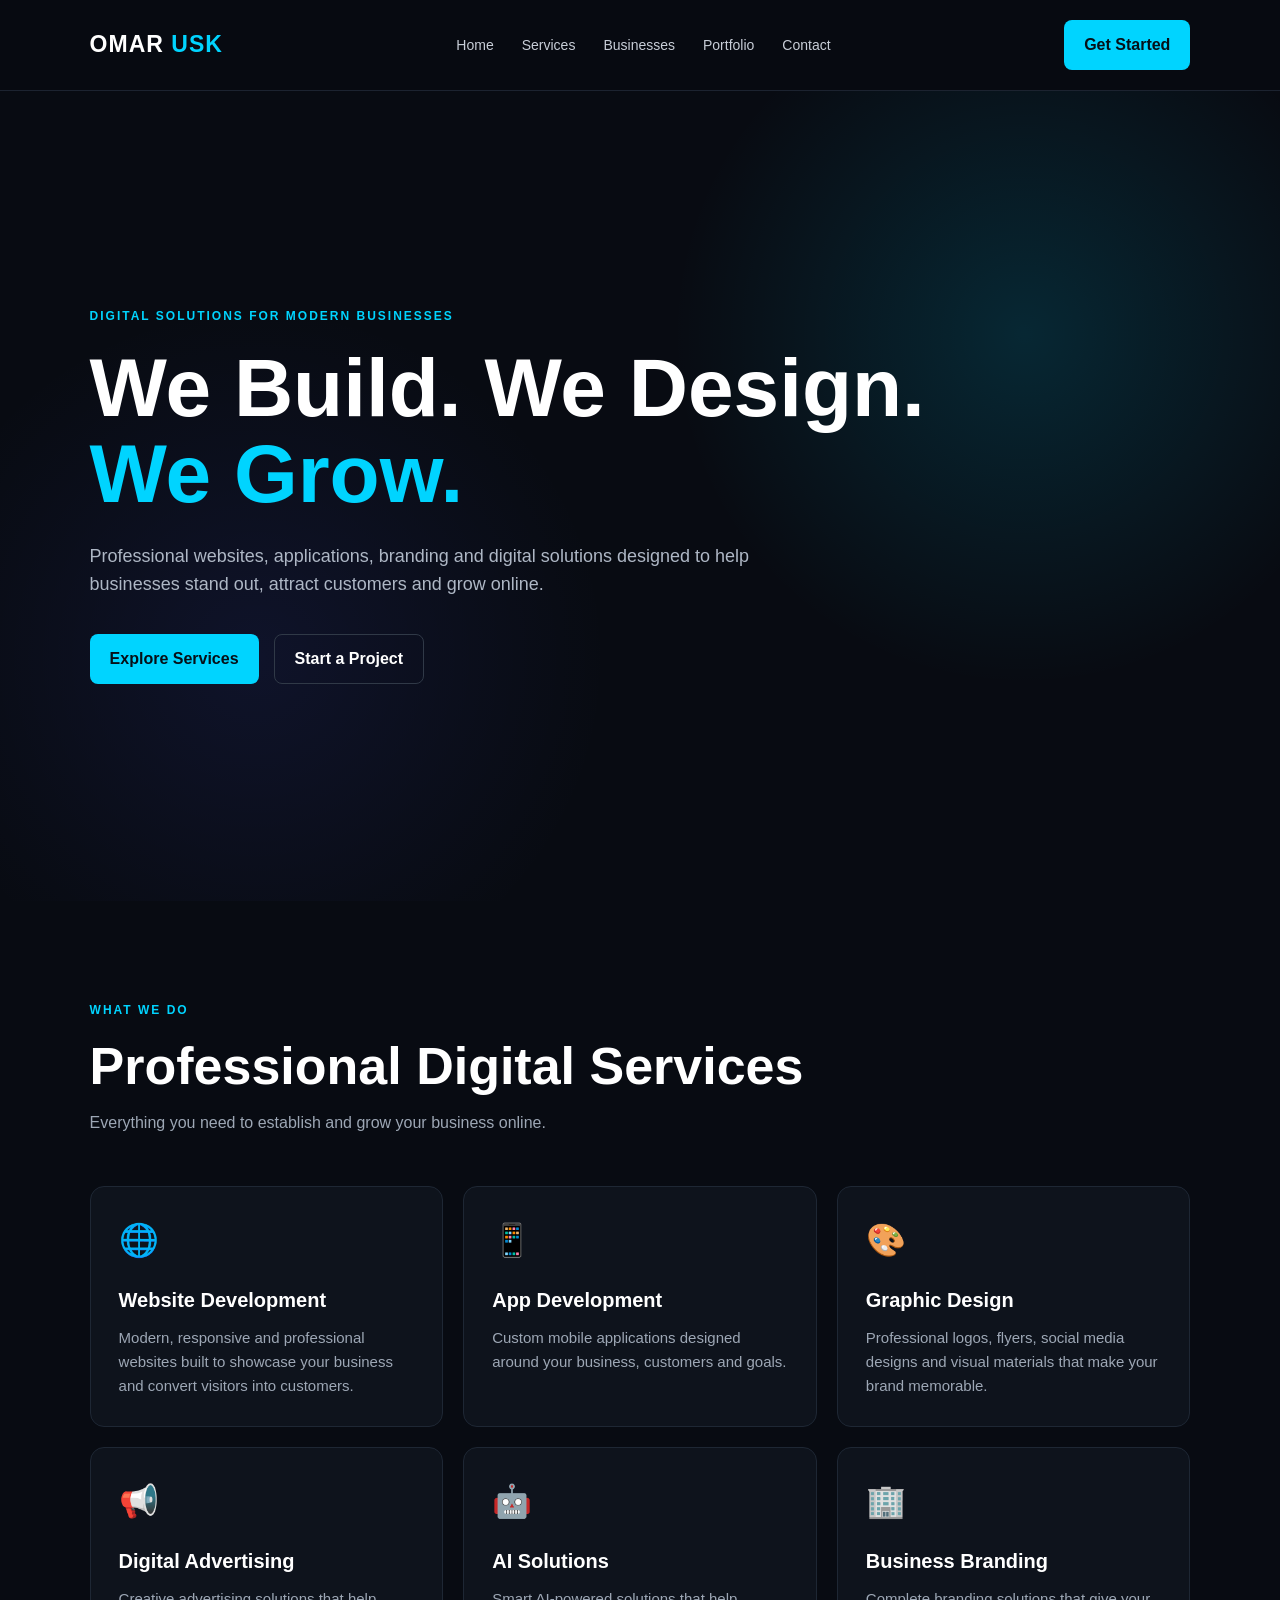
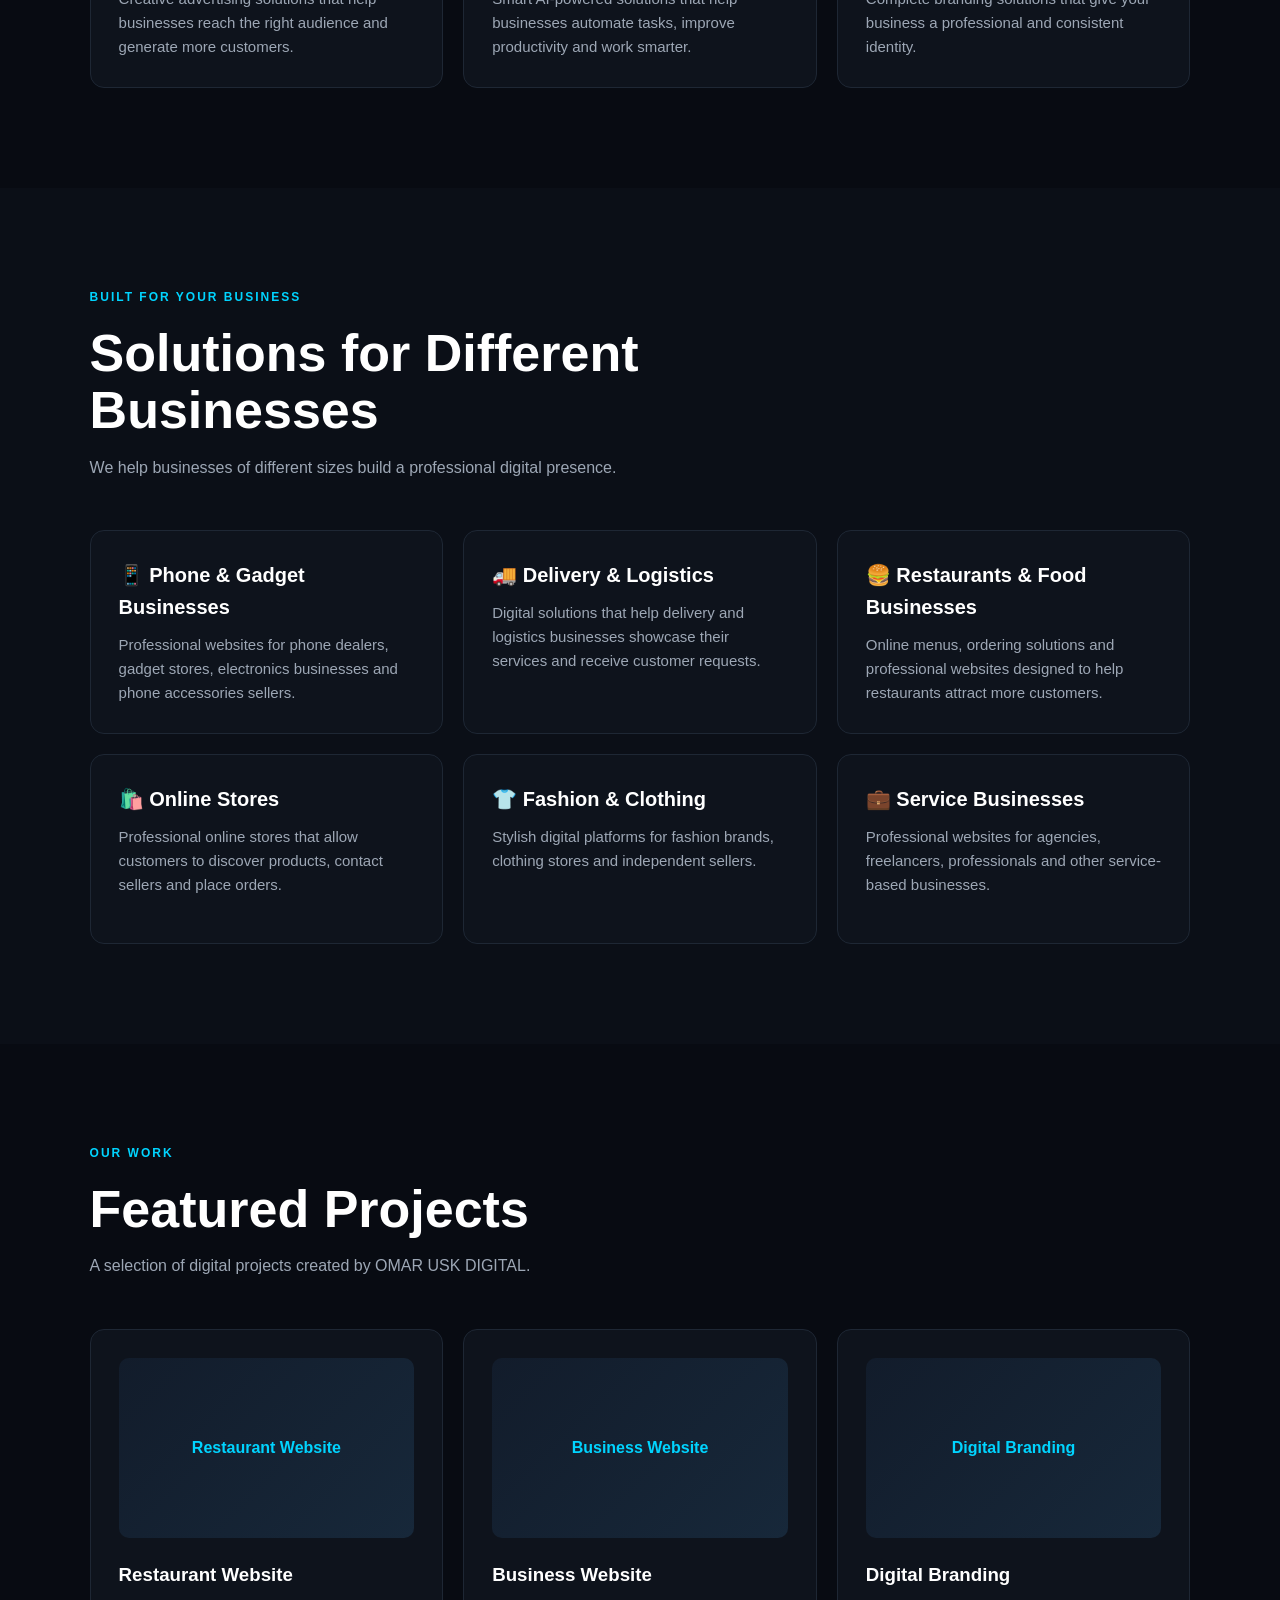
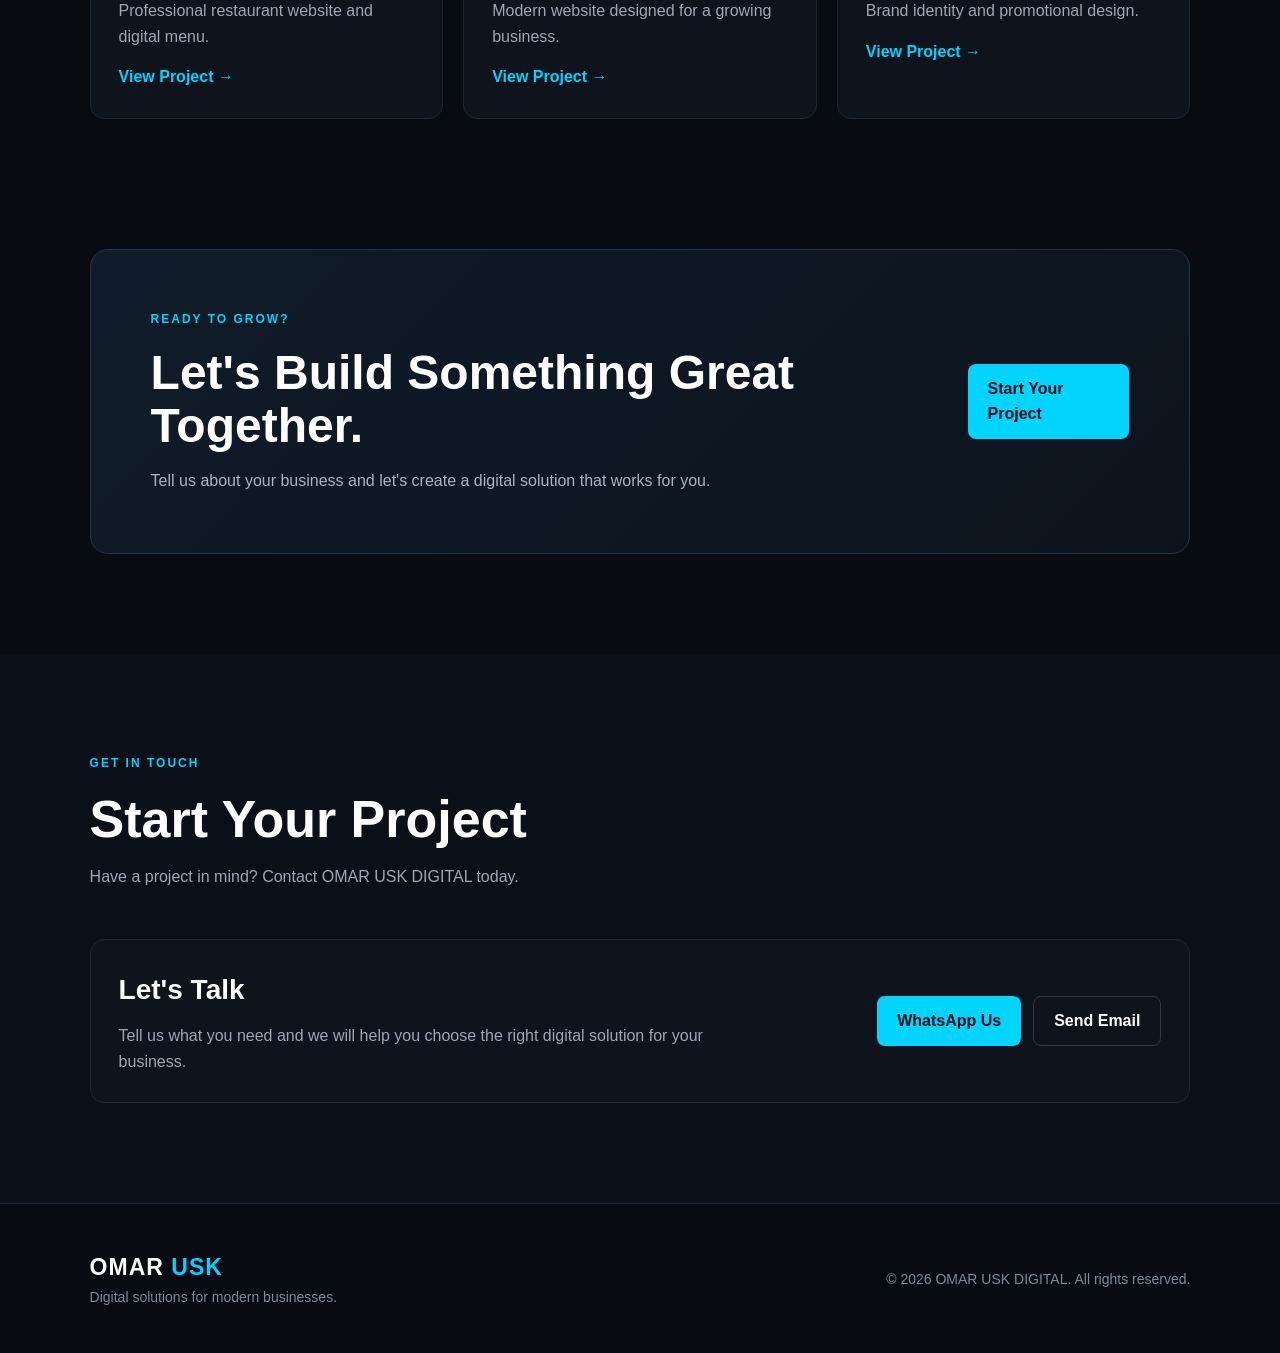
==== index.html @ 774d7029 "Create OMAR USK DIGITAL website" ====
<!DOCTYPE html>
<html lang="en">
<head>
  <meta charset="UTF-8">
  <meta name="viewport" content="width=device-width, initial-scale=1.0">
  <meta name="description" content="OMAR USK DIGITAL - Professional websites, apps, branding, digital advertising and business solutions.">
  <title>OMAR USK DIGITAL | Digital Solutions</title>
  <link rel="stylesheet" href="style.css">
</head>

<body>

  <header>
    <nav class="navbar">
      <a href="#" class="logo">OMAR <span>USK</span></a>

      <div class="nav-links">
        <a href="#home">Home</a>
        <a href="#services">Services</a>
        <a href="#businesses">Businesses</a>
        <a href="#portfolio">Portfolio</a>
        <a href="#contact">Contact</a>
      </div>

      <a href="#contact" class="nav-button">Get Started</a>
    </nav>
  </header>

  <main>

    <section id="home" class="hero">
      <div class="hero-content">
        <p class="eyebrow">DIGITAL SOLUTIONS FOR MODERN BUSINESSES</p>

        <h1>We Build. We Design. <span>We Grow.</span></h1>

        <p class="hero-text">
          Professional websites, applications, branding and digital solutions
          designed to help businesses stand out, attract customers and grow online.
        </p>

        <div class="hero-buttons">
          <a href="#services" class="primary-button">Explore Services</a>
          <a href="#contact" class="secondary-button">Start a Project</a>
        </div>
      </div>
    </section>

    <section id="services" class="section">
      <div class="section-heading">
        <p class="eyebrow">WHAT WE DO</p>
        <h2>Professional Digital Services</h2>
        <p>
          Everything you need to establish and grow your business online.
        </p>
      </div>

      <div class="cards">

        <article class="card">
          <div class="icon">🌐</div>
          <h3>Website Development</h3>
          <p>
            Modern, responsive and professional websites built to showcase
            your business and convert visitors into customers.
          </p>
        </article>

        <article class="card">
          <div class="icon">📱</div>
          <h3>App Development</h3>
          <p>
            Custom mobile applications designed around your business,
            customers and goals.
          </p>
        </article>

        <article class="card">
          <div class="icon">🎨</div>
          <h3>Graphic Design</h3>
          <p>
            Professional logos, flyers, social media designs and visual
            materials that make your brand memorable.
          </p>
        </article>

        <article class="card">
          <div class="icon">📢</div>
          <h3>Digital Advertising</h3>
          <p>
            Creative advertising solutions that help businesses reach the
            right audience and generate more customers.
          </p>
        </article>

        <article class="card">
          <div class="icon">🤖</div>
          <h3>AI Solutions</h3>
          <p>
            Smart AI-powered solutions that help businesses automate tasks,
            improve productivity and work smarter.
          </p>
        </article>

        <article class="card">
          <div class="icon">🏢</div>
          <h3>Business Branding</h3>
          <p>
            Complete branding solutions that give your business a professional
            and consistent identity.
          </p>
        </article>

      </div>
    </section>

    <section id="businesses" class="section businesses">
      <div class="section-heading">
        <p class="eyebrow">BUILT FOR YOUR BUSINESS</p>
        <h2>Solutions for Different Businesses</h2>
        <p>
          We help businesses of different sizes build a professional digital presence.
        </p>
      </div>

      <div class="business-grid">

        <article class="business-card">
          <h3>📱 Phone & Gadget Businesses</h3>
          <p>
            Professional websites for phone dealers, gadget stores, electronics
            businesses and phone accessories sellers.
          </p>
        </article>

        <article class="business-card">
          <h3>🚚 Delivery & Logistics</h3>
          <p>
            Digital solutions that help delivery and logistics businesses
            showcase their services and receive customer requests.
          </p>
        </article>

        <article class="business-card">
          <h3>🍔 Restaurants & Food Businesses</h3>
          <p>
            Online menus, ordering solutions and professional websites designed
            to help restaurants attract more customers.
          </p>
        </article>

        <article class="business-card">
          <h3>🛍️ Online Stores</h3>
          <p>
            Professional online stores that allow customers to discover
            products, contact sellers and place orders.
          </p>
        </article>

        <article class="business-card">
          <h3>👕 Fashion & Clothing</h3>
          <p>
            Stylish digital platforms for fashion brands, clothing stores and
            independent sellers.
          </p>
        </article>

        <article class="business-card">
          <h3>💼 Service Businesses</h3>
          <p>
            Professional websites for agencies, freelancers, professionals
            and other service-based businesses.
          </p>
        </article>

      </div>
    </section>

    <section id="portfolio" class="section">
      <div class="section-heading">
        <p class="eyebrow">OUR WORK</p>
        <h2>Featured Projects</h2>
        <p>
          A selection of digital projects created by OMAR USK DIGITAL.
        </p>
      </div>

      <div class="portfolio-grid">
        <div class="portfolio-card">
          <div class="portfolio-image">Restaurant Website</div>
          <div class="portfolio-info">
            <h3>Restaurant Website</h3>
            <p>Professional restaurant website and digital menu.</p>
            <a href="#">View Project →</a>
          </div>
        </div>

        <div class="portfolio-card">
          <div class="portfolio-image">Business Website</div>
          <div class="portfolio-info">
            <h3>Business Website</h3>
            <p>Modern website designed for a growing business.</p>
            <a href="#">View Project →</a>
          </div>
        </div>

        <div class="portfolio-card">
          <div class="portfolio-image">Digital Branding</div>
          <div class="portfolio-info">
            <h3>Digital Branding</h3>
            <p>Brand identity and promotional design.</p>
            <a href="#">View Project →</a>
          </div>
        </div>
      </div>
    </section>

    <section class="cta">
      <div>
        <p class="eyebrow">READY TO GROW?</p>
        <h2>Let's Build Something Great Together.</h2>
        <p>
          Tell us about your business and let's create a digital solution
          that works for you.
        </p>
      </div>

      <a href="#contact" class="primary-button">Start Your Project</a>
    </section>

    <section id="contact" class="section contact">
      <div class="section-heading">
        <p class="eyebrow">GET IN TOUCH</p>
        <h2>Start Your Project</h2>
        <p>
          Have a project in mind? Contact OMAR USK DIGITAL today.
        </p>
      </div>

      <div class="contact-box">
        <div>
          <h3>Let's Talk</h3>
          <p>
            Tell us what you need and we will help you choose the right
            digital solution for your business.
          </p>
        </div>

        <div class="contact-actions">
          <a href="https://wa.me/" class="primary-button">WhatsApp Us</a>
          <a href="mailto:" class="secondary-button">Send Email</a>
        </div>
      </div>
    </section>

  </main>

  <footer>
    <div class="footer-content">
      <div>
        <a href="#" class="logo">OMAR <span>USK</span></a>
        <p>Digital solutions for modern businesses.</p>
      </div>

      <p>© 2026 OMAR USK DIGITAL. All rights reserved.</p>
    </div>
  </footer>

  <script src="script.js"></script>
</body>
</html>
---- style.css ----
* {
  margin: 0;
  padding: 0;
  box-sizing: border-box;
}

html {
  scroll-behavior: smooth;
}

body {
  font-family: Arial, Helvetica, sans-serif;
  background: #080b12;
  color: #ffffff;
  line-height: 1.6;
}

a {
  color: inherit;
  text-decoration: none;
}

.navbar {
  width: 100%;
  padding: 20px 7%;
  display: flex;
  align-items: center;
  justify-content: space-between;
  position: sticky;
  top: 0;
  z-index: 1000;
  background: rgba(8, 11, 18, 0.94);
  backdrop-filter: blur(15px);
  border-bottom: 1px solid #1c2330;
}

.logo {
  font-size: 23px;
  font-weight: 800;
  letter-spacing: 1px;
}

.logo span {
  color: #00d4ff;
}

.nav-links {
  display: flex;
  gap: 28px;
}

.nav-links a {
  color: #c8ced8;
  font-size: 14px;
  transition: 0.3s;
}

.nav-links a:hover {
  color: #00d4ff;
}

.nav-button,
.primary-button {
  background: #00d4ff;
  color: #061018;
  padding: 12px 20px;
  border-radius: 8px;
  font-weight: 700;
  display: inline-block;
  transition: 0.3s;
}

.nav-button:hover,
.primary-button:hover {
  transform: translateY(-2px);
  opacity: 0.9;
}

.secondary-button {
  padding: 11px 20px;
  border: 1px solid #303947;
  border-radius: 8px;
  display: inline-block;
  font-weight: 600;
  transition: 0.3s;
}

.secondary-button:hover {
  border-color: #00d4ff;
  color: #00d4ff;
}

.hero {
  min-height: 90vh;
  display: flex;
  align-items: center;
  padding: 80px 7%;
  background:
    radial-gradient(circle at 80% 30%, rgba(0, 212, 255, 0.14), transparent 30%),
    radial-gradient(circle at 20% 70%, rgba(78, 91, 255, 0.10), transparent 30%);
}

.hero-content {
  max-width: 850px;
}

.eyebrow {
  color: #00d4ff;
  font-size: 12px;
  font-weight: 800;
  letter-spacing: 2px;
  margin-bottom: 18px;
}

.hero h1 {
  font-size: clamp(45px, 7vw, 82px);
  line-height: 1.05;
  margin-bottom: 25px;
}

.hero h1 span {
  color: #00d4ff;
}

.hero-text {
  max-width: 700px;
  color: #aeb7c5;
  font-size: 18px;
  margin-bottom: 35px;
}

.hero-buttons {
  display: flex;
  gap: 15px;
  flex-wrap: wrap;
}

.section {
  padding: 100px 7%;
}

.section-heading {
  max-width: 720px;
  margin-bottom: 50px;
}

.section-heading h2 {
  font-size: clamp(32px, 5vw, 52px);
  line-height: 1.1;
  margin-bottom: 15px;
}

.section-heading p:not(.eyebrow) {
  color: #9da7b5;
}

.cards,
.business-grid,
.portfolio-grid {
  display: grid;
  grid-template-columns: repeat(3, 1fr);
  gap: 20px;
}

.card,
.business-card,
.portfolio-card,
.contact-box {
  background: #0e131c;
  border: 1px solid #1e2734;
  border-radius: 14px;
  padding: 28px;
  transition: 0.3s;
}

.card:hover,
.business-card:hover,
.portfolio-card:hover {
  transform: translateY(-5px);
  border-color: #00d4ff;
}

.icon {
  font-size: 32px;
  margin-bottom: 18px;
}

.card h3,
.business-card h3 {
  margin-bottom: 10px;
  font-size: 20px;
}

.card p,
.business-card p {
  color: #9da7b5;
  font-size: 15px;
}

.businesses {
  background: #0b0f17;
}

.business-card {
  min-height: 190px;
}

.portfolio-image {
  height: 180px;
  background: linear-gradient(135deg, #121c2b, #17283a);
  border-radius: 10px;
  display: flex;
  align-items: center;
  justify-content: center;
  color: #00d4ff;
  font-weight: 700;
  margin-bottom: 22px;
}

.portfolio-info h3 {
  margin-bottom: 8px;
}

.portfolio-info p {
  color: #9da7b5;
  margin-bottom: 15px;
}

.portfolio-info a {
  color: #00d4ff;
  font-weight: 700;
}

.cta {
  margin: 30px 7% 100px;
  padding: 60px;
  border-radius: 18px;
  background: linear-gradient(135deg, #101c29, #0c131d);
  border: 1px solid #263544;
  display: flex;
  justify-content: space-between;
  align-items: center;
  gap: 30px;
}

.cta h2 {
  font-size: clamp(30px, 4vw, 48px);
  line-height: 1.1;
  margin-bottom: 15px;
}

.cta p:not(.eyebrow) {
  color: #aab4c1;
  max-width: 650px;
}

.contact {
  background: #0b0f17;
}

.contact-box {
  display: flex;
  justify-content: space-between;
  align-items: center;
  gap: 30px;
}

.contact-box h3 {
  font-size: 28px;
  margin-bottom: 10px;
}

.contact-box p {
  color: #9da7b5;
  max-width: 600px;
}

.contact-actions {
  display: flex;
  gap: 12px;
  flex-wrap: wrap;
}

footer {
  padding: 45px 7%;
  border-top: 1px solid #1c2330;
  background: #070a10;
}

.footer-content {
  display: flex;
  justify-content: space-between;
  align-items: center;
  gap: 20px;
}

footer p {
  color: #7f8998;
  font-size: 14px;
}

@media (max-width: 900px) {
  .nav-links {
    display: none;
  }

  .cards,
  .business-grid,
  .portfolio-grid {
    grid-template-columns: repeat(2, 1fr);
  }

  .cta,
  .contact-box,
  .footer-content {
    flex-direction: column;
    align-items: flex-start;
  }
}

@media (max-width: 600px) {
  .navbar {
    padding: 17px 5%;
  }

  .nav-button {
    padding: 9px 14px;
    font-size: 13px;
  }

  .hero,
  .section {
    padding-left: 5%;
    padding-right: 5%;
  }

  .hero {
    min-height: 80vh;
  }

  .hero h1 {
    font-size: 45px;
  }

  .cards,
  .business-grid,
  .portfolio-grid {
    grid-template-columns: 1fr;
  }

  .cta {
    margin-left: 5%;
    margin-right: 5%;
    padding: 35px 25px;
  }
}
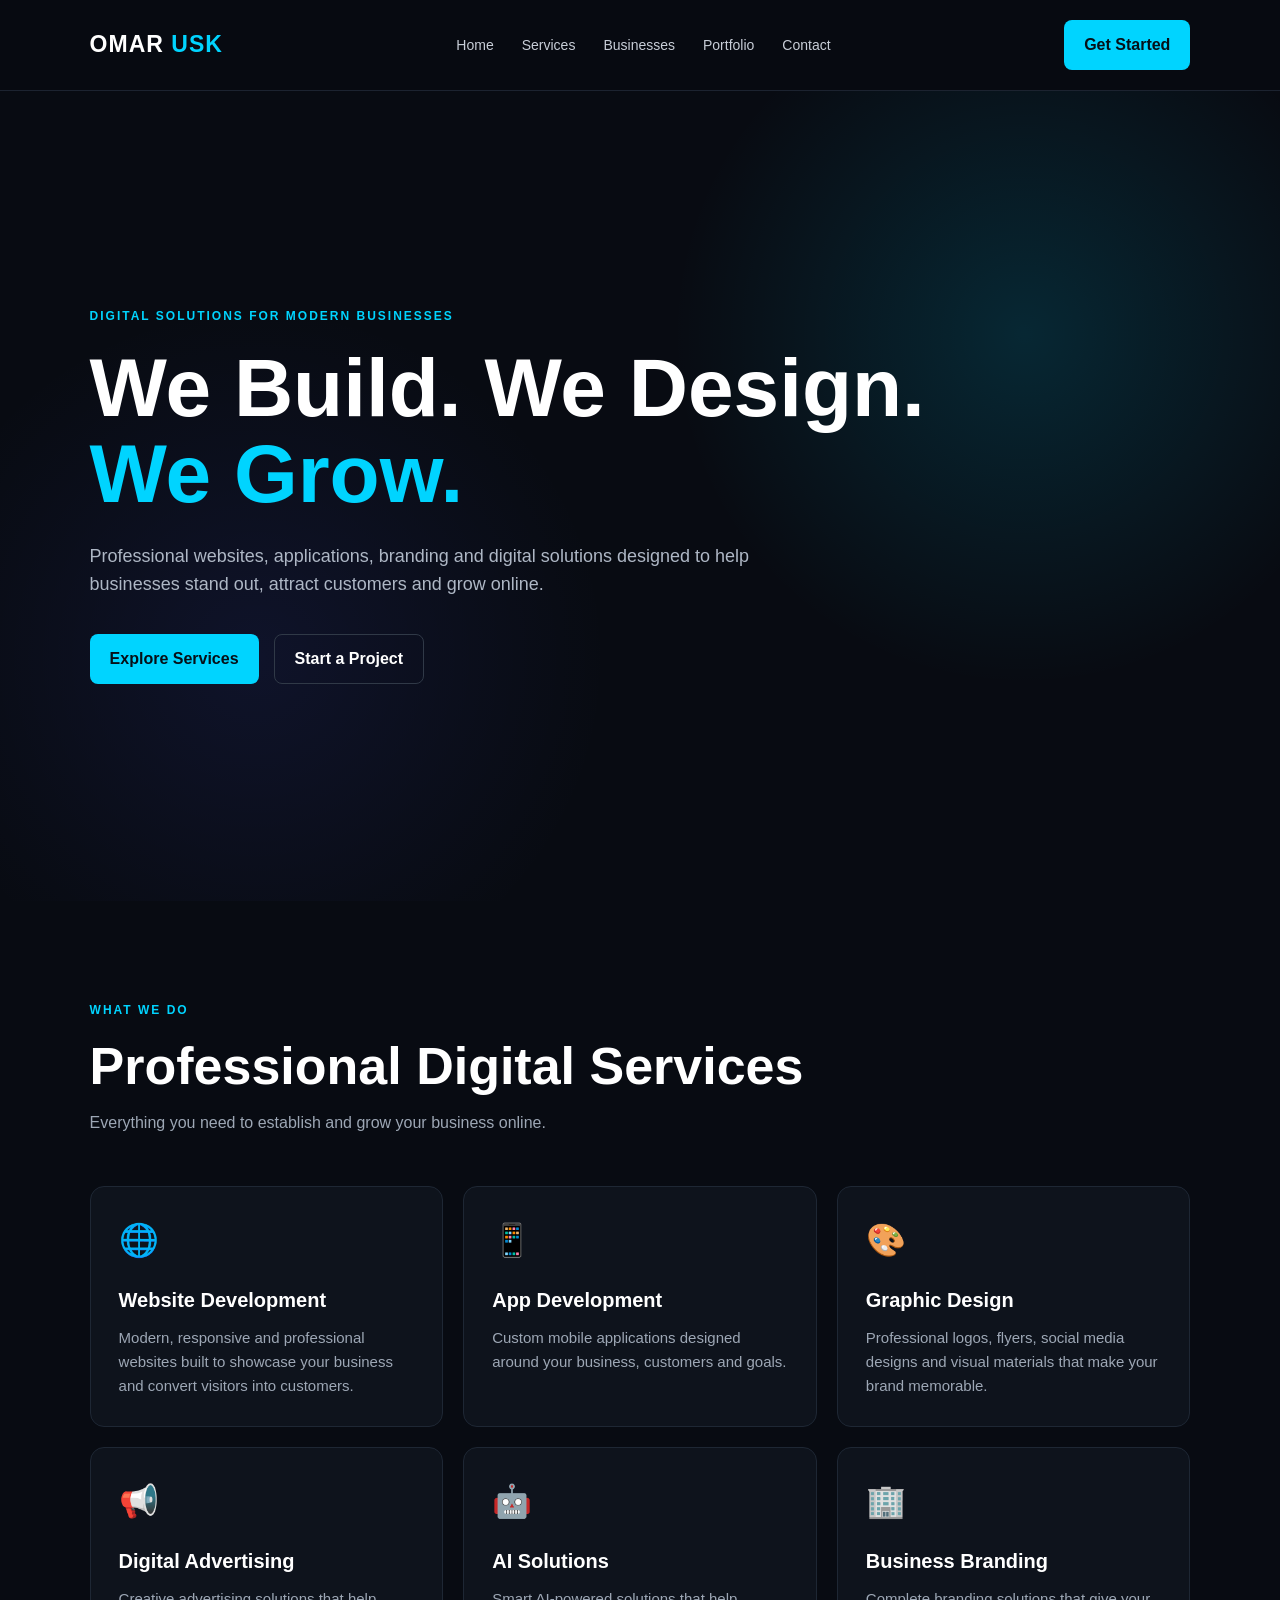
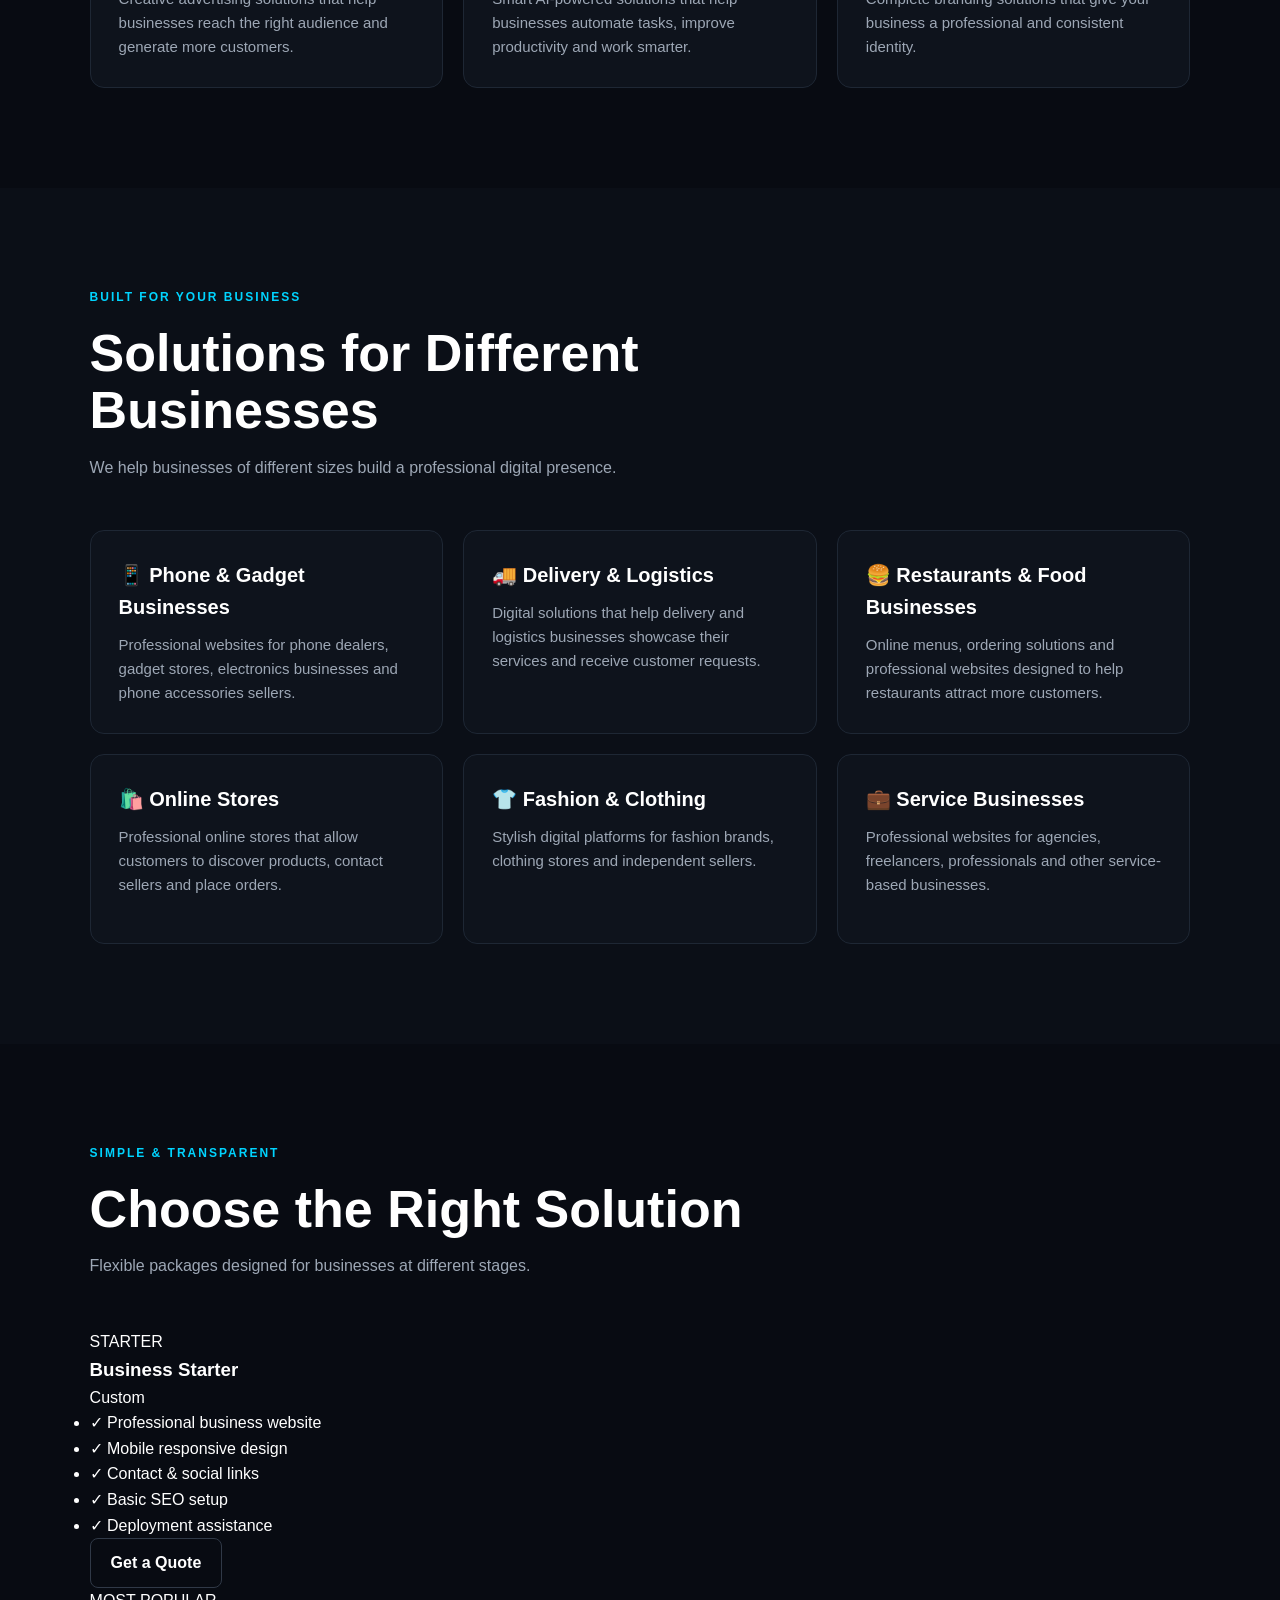
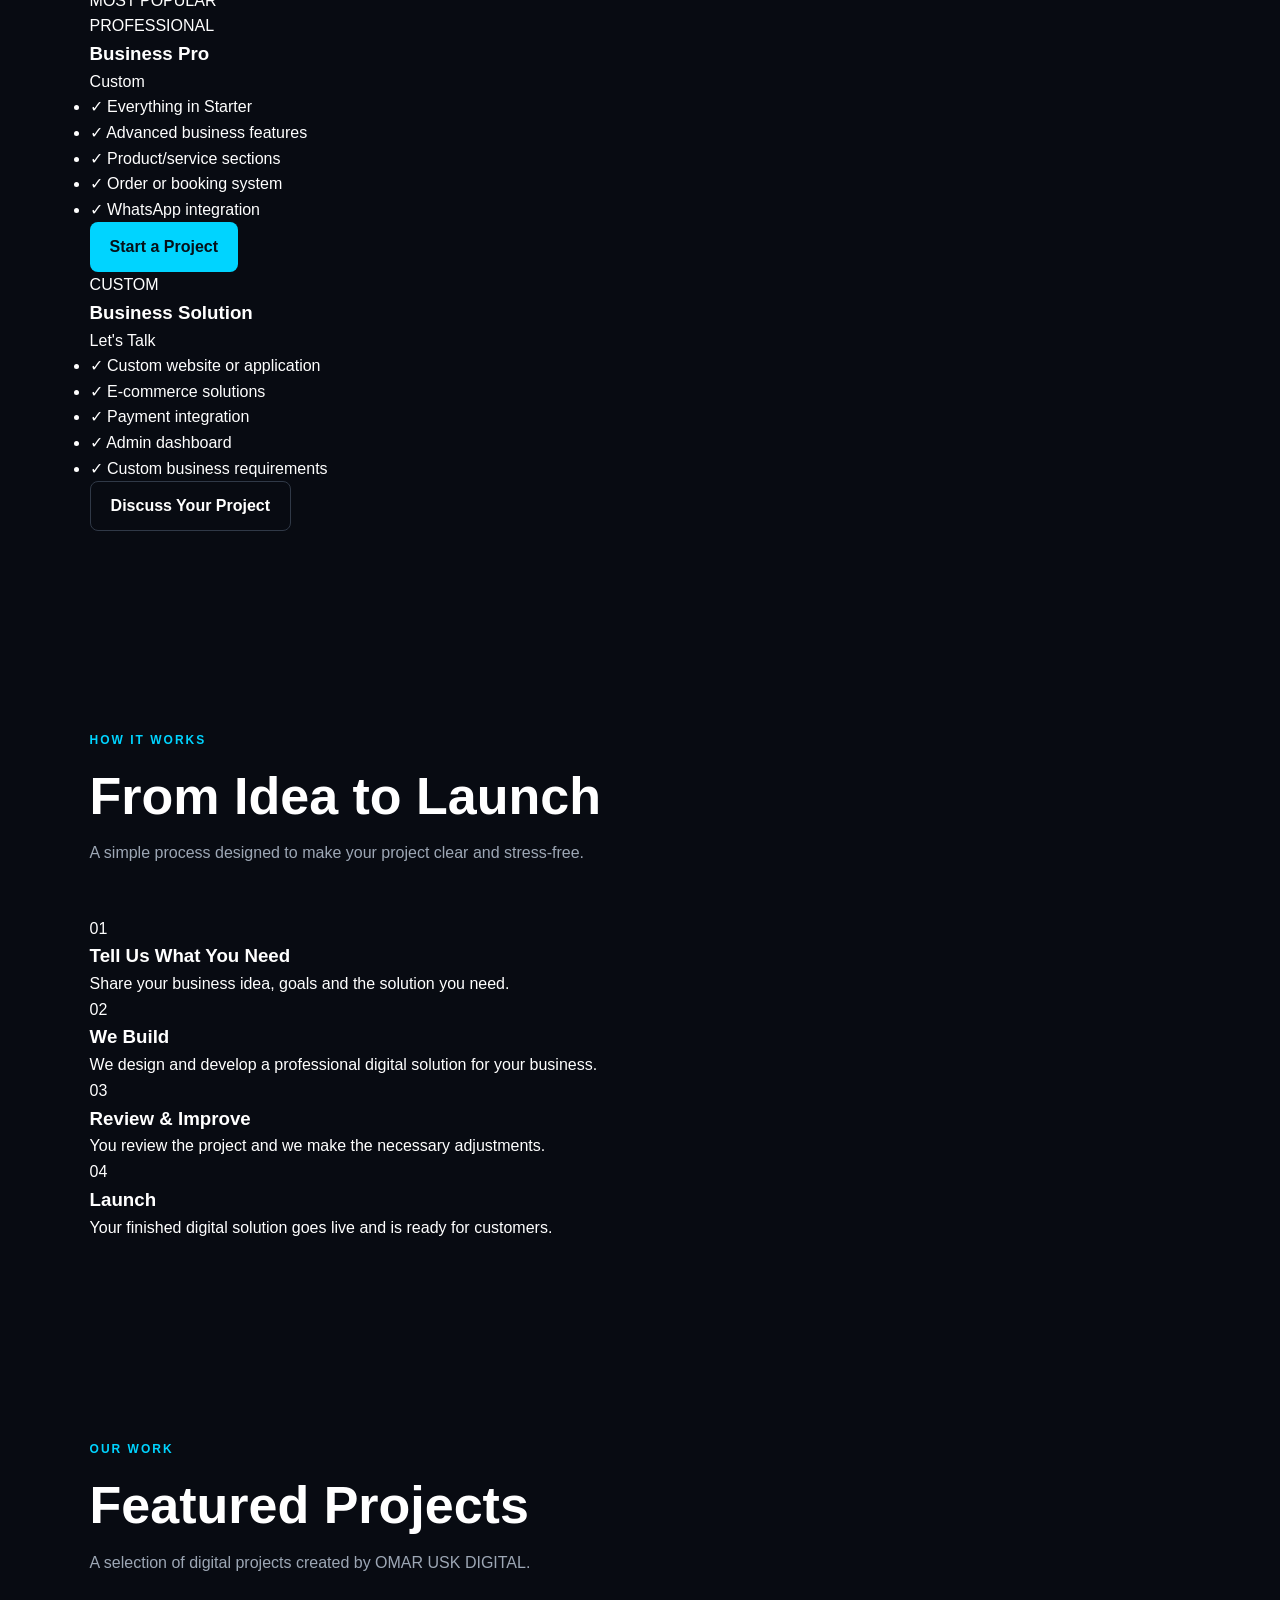
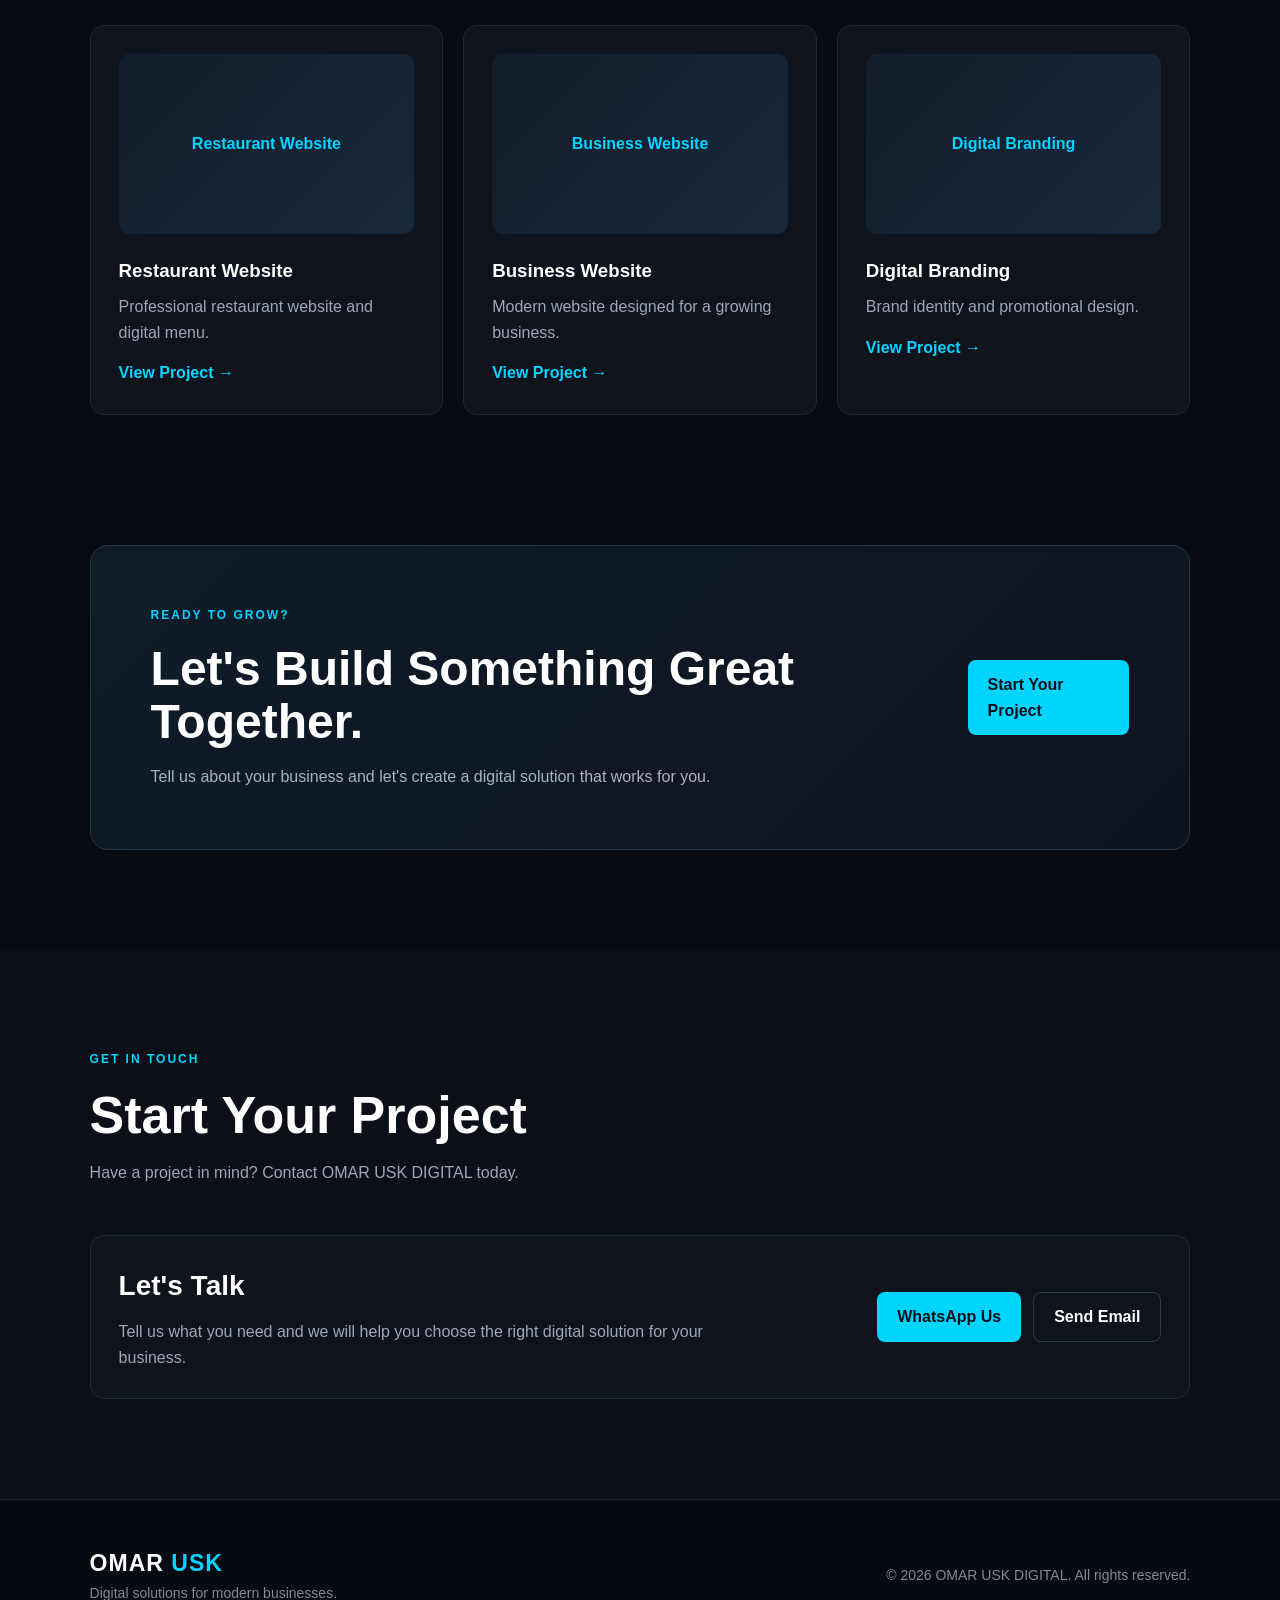
==== commit b1973a06: "Add pricing and project process" ====
--- a/index.html
+++ b/index.html
@@ -176,6 +176,96 @@
       </div>
     </section>
 
+
+    <section id="pricing" class="section pricing">
+      <div class="section-heading">
+        <p class="eyebrow">SIMPLE & TRANSPARENT</p>
+        <h2>Choose the Right Solution</h2>
+        <p>Flexible packages designed for businesses at different stages.</p>
+      </div>
+
+      <div class="pricing-grid">
+
+        <article class="price-card">
+          <p class="price-label">STARTER</p>
+          <h3>Business Starter</h3>
+          <p class="price">Custom</p>
+          <ul>
+            <li>✓ Professional business website</li>
+            <li>✓ Mobile responsive design</li>
+            <li>✓ Contact & social links</li>
+            <li>✓ Basic SEO setup</li>
+            <li>✓ Deployment assistance</li>
+          </ul>
+          <a href="#contact" class="secondary-button">Get a Quote</a>
+        </article>
+
+        <article class="price-card featured">
+          <div class="popular">MOST POPULAR</div>
+          <p class="price-label">PROFESSIONAL</p>
+          <h3>Business Pro</h3>
+          <p class="price">Custom</p>
+          <ul>
+            <li>✓ Everything in Starter</li>
+            <li>✓ Advanced business features</li>
+            <li>✓ Product/service sections</li>
+            <li>✓ Order or booking system</li>
+            <li>✓ WhatsApp integration</li>
+          </ul>
+          <a href="#contact" class="primary-button">Start a Project</a>
+        </article>
+
+        <article class="price-card">
+          <p class="price-label">CUSTOM</p>
+          <h3>Business Solution</h3>
+          <p class="price">Let's Talk</p>
+          <ul>
+            <li>✓ Custom website or application</li>
+            <li>✓ E-commerce solutions</li>
+            <li>✓ Payment integration</li>
+            <li>✓ Admin dashboard</li>
+            <li>✓ Custom business requirements</li>
+          </ul>
+          <a href="#contact" class="secondary-button">Discuss Your Project</a>
+        </article>
+
+      </div>
+    </section>
+
+    <section class="section process">
+      <div class="section-heading">
+        <p class="eyebrow">HOW IT WORKS</p>
+        <h2>From Idea to Launch</h2>
+        <p>A simple process designed to make your project clear and stress-free.</p>
+      </div>
+
+      <div class="process-grid">
+        <div class="process-card">
+          <span>01</span>
+          <h3>Tell Us What You Need</h3>
+          <p>Share your business idea, goals and the solution you need.</p>
+        </div>
+
+        <div class="process-card">
+          <span>02</span>
+          <h3>We Build</h3>
+          <p>We design and develop a professional digital solution for your business.</p>
+        </div>
+
+        <div class="process-card">
+          <span>03</span>
+          <h3>Review & Improve</h3>
+          <p>You review the project and we make the necessary adjustments.</p>
+        </div>
+
+        <div class="process-card">
+          <span>04</span>
+          <h3>Launch</h3>
+          <p>Your finished digital solution goes live and is ready for customers.</p>
+        </div>
+      </div>
+    </section>
+
     <section id="portfolio" class="section">
       <div class="section-heading">
         <p class="eyebrow">OUR WORK</p>
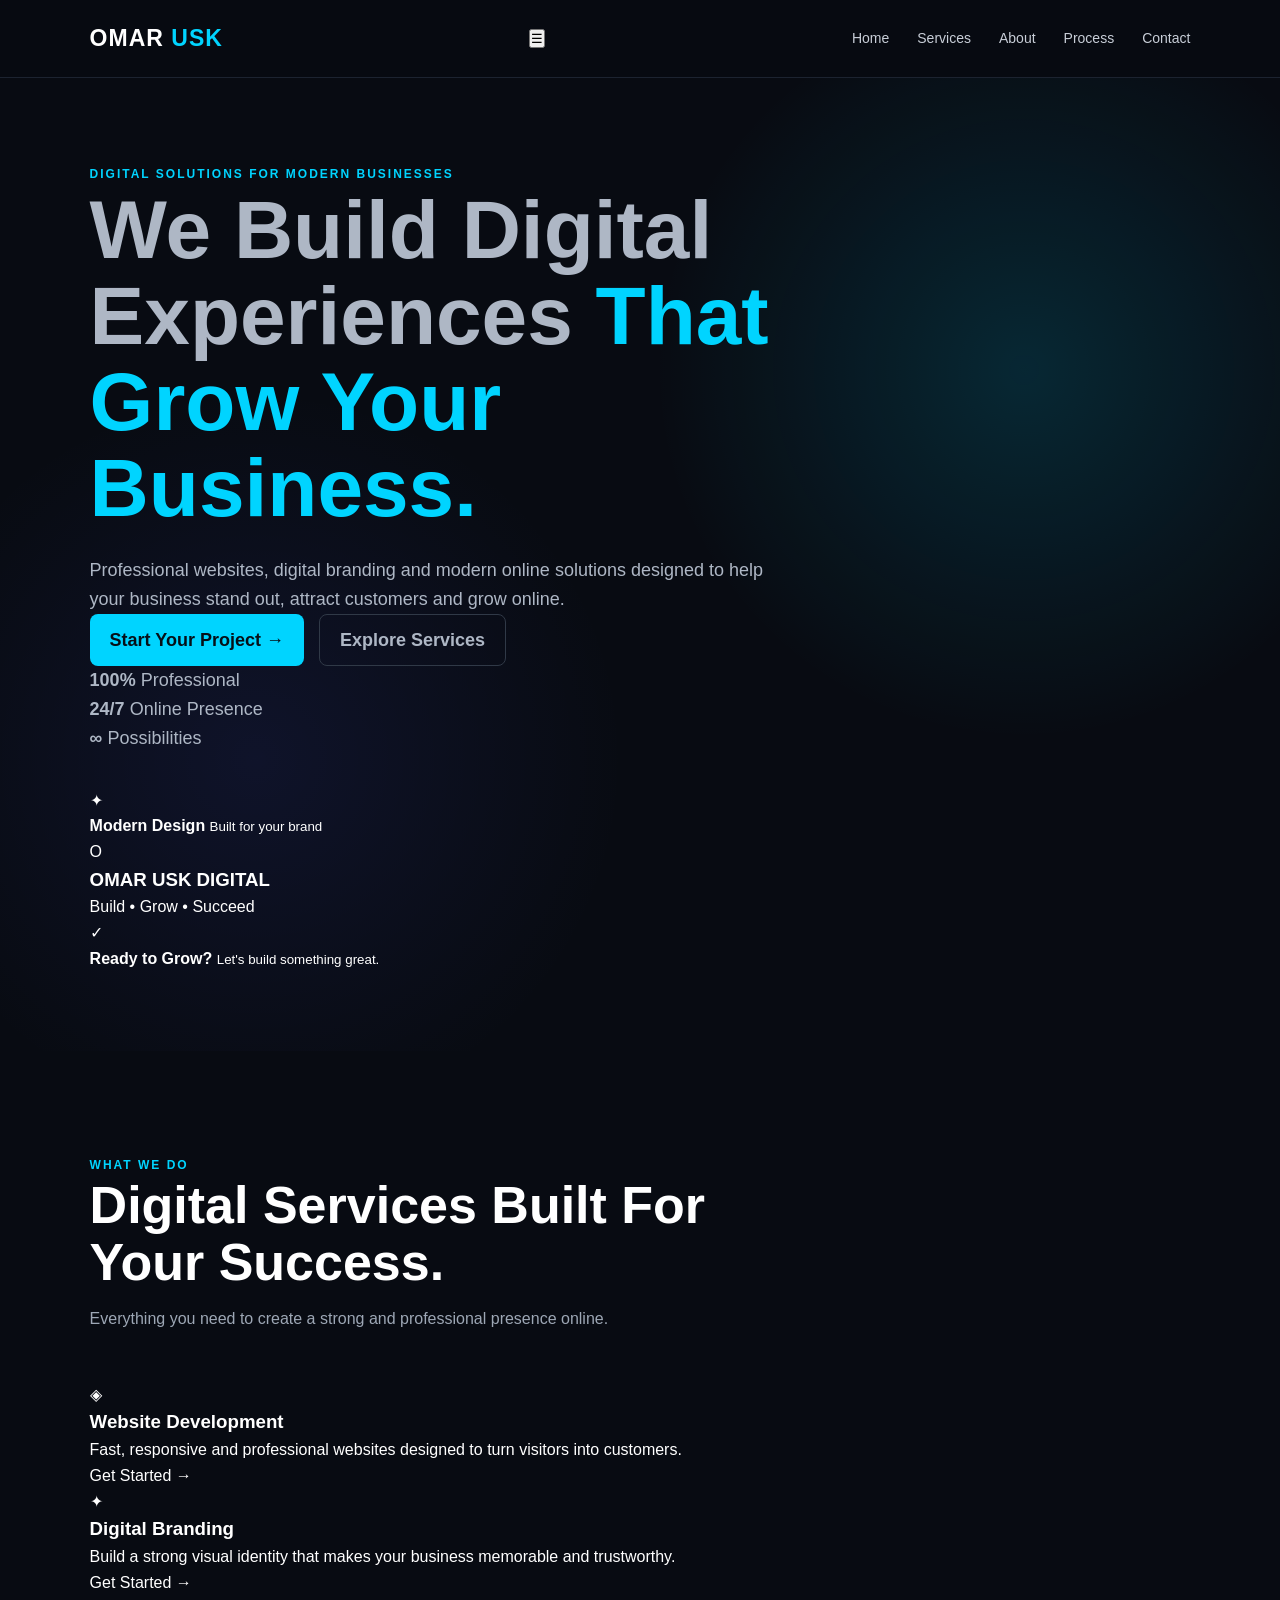
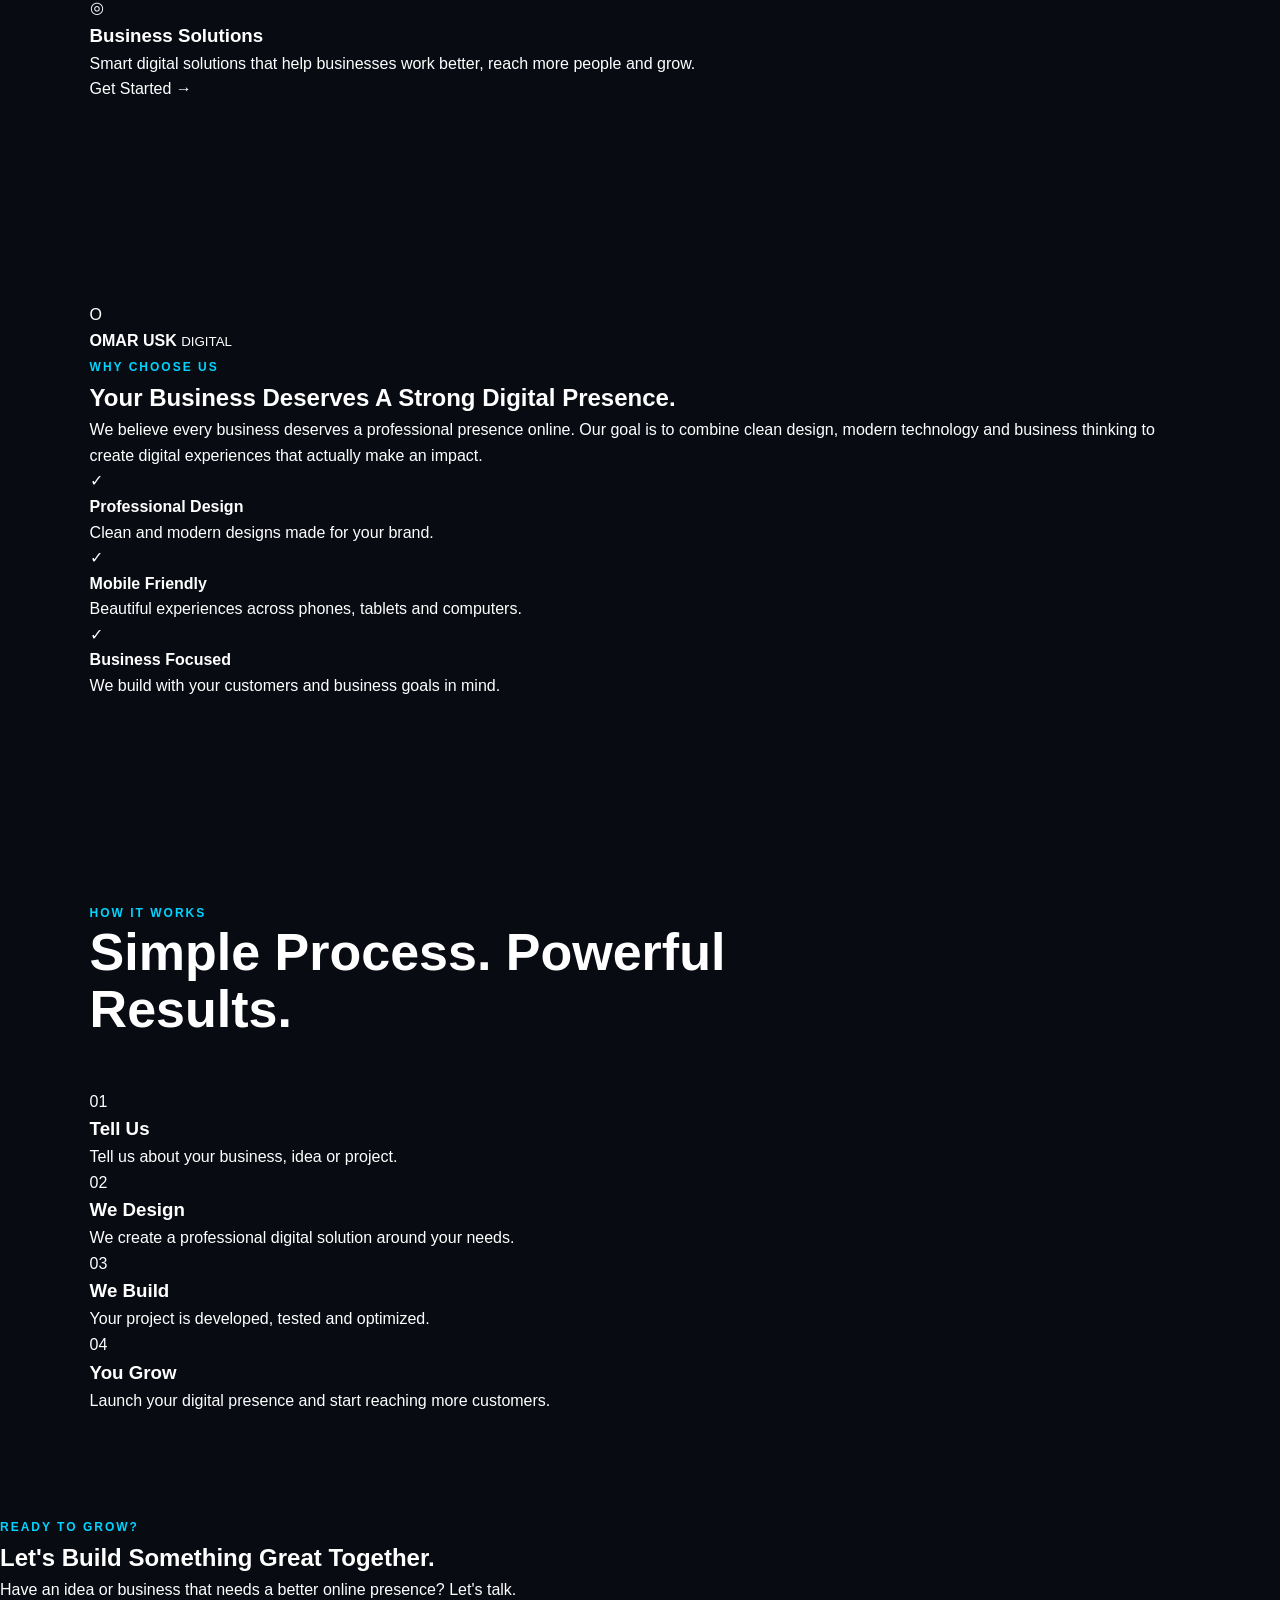
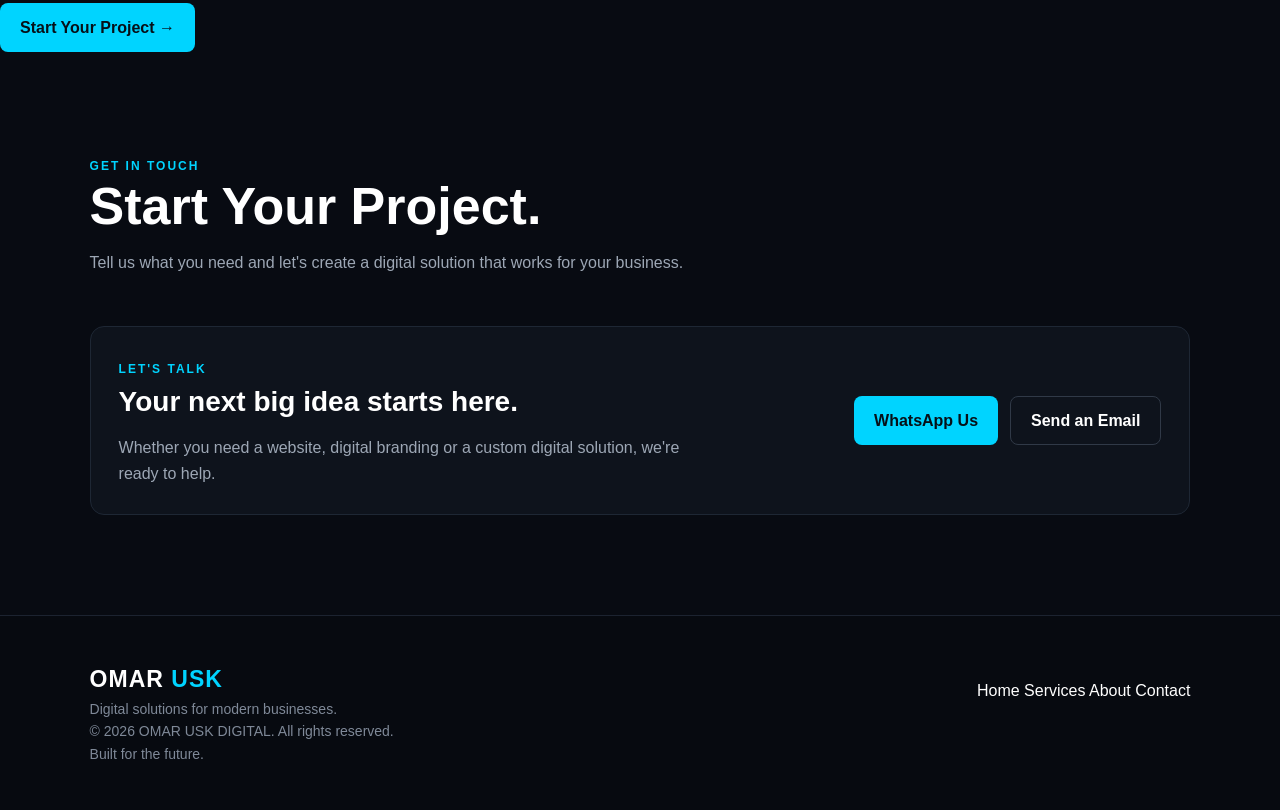
==== commit 50eb163a: "Upgrade website design and SEO" ====
--- a/index.html
+++ b/index.html
@@ -1,361 +1,448 @@
 <!DOCTYPE html>
 <html lang="en">
 <head>
-  <meta charset="UTF-8">
-  <meta name="viewport" content="width=device-width, initial-scale=1.0">
-  <meta name="description" content="OMAR USK DIGITAL - Professional websites, apps, branding, digital advertising and business solutions.">
-  <title>OMAR USK DIGITAL | Digital Solutions</title>
-  <link rel="stylesheet" href="style.css">
+    <meta charset="UTF-8">
+    <meta name="viewport" content="width=device-width, initial-scale=1.0">
+
+    <title>OMAR USK DIGITAL | Digital Solutions for Modern Businesses</title>
+
+    <meta name="description"
+        content="OMAR USK DIGITAL helps businesses build professional websites, digital brands and modern online solutions.">
+
+    <meta name="keywords"
+        content="web design, website development, digital solutions, branding, OMAR USK DIGITAL">
+
+    <link rel="stylesheet" href="style.css">
 </head>
 
 <body>
 
-  <header>
-    <nav class="navbar">
-      <a href="#" class="logo">OMAR <span>USK</span></a>
-
-      <div class="nav-links">
-        <a href="#home">Home</a>
-        <a href="#services">Services</a>
-        <a href="#businesses">Businesses</a>
-        <a href="#portfolio">Portfolio</a>
-        <a href="#contact">Contact</a>
-      </div>
-
-      <a href="#contact" class="nav-button">Get Started</a>
-    </nav>
-  </header>
-
-  <main>
-
-    <section id="home" class="hero">
-      <div class="hero-content">
-        <p class="eyebrow">DIGITAL SOLUTIONS FOR MODERN BUSINESSES</p>
-
-        <h1>We Build. We Design. <span>We Grow.</span></h1>
-
-        <p class="hero-text">
-          Professional websites, applications, branding and digital solutions
-          designed to help businesses stand out, attract customers and grow online.
-        </p>
-
-        <div class="hero-buttons">
-          <a href="#services" class="primary-button">Explore Services</a>
-          <a href="#contact" class="secondary-button">Start a Project</a>
+    <!-- NAVIGATION -->
+    <header class="header">
+        <nav class="navbar container">
+
+            <a href="#" class="logo">
+                OMAR <span>USK</span>
+            </a>
+
+            <button class="menu-toggle" aria-label="Open menu">
+                ☰
+            </button>
+
+            <div class="nav-links">
+                <a href="#home">Home</a>
+                <a href="#services">Services</a>
+                <a href="#about">About</a>
+                <a href="#process">Process</a>
+                <a href="#contact">Contact</a>
+            </div>
+
+        </nav>
+    </header>
+
+
+    <main>
+
+        <!-- HERO -->
+        <section id="home" class="hero">
+
+            <div class="hero-content container">
+
+                <div class="hero-text">
+
+                    <span class="eyebrow">DIGITAL SOLUTIONS FOR MODERN BUSINESSES</span>
+
+                    <h1>
+                        We Build Digital Experiences
+                        <span>That Grow Your Business.</span>
+                    </h1>
+
+                    <p>
+                        Professional websites, digital branding and modern online
+                        solutions designed to help your business stand out,
+                        attract customers and grow online.
+                    </p>
+
+                    <div class="hero-buttons">
+                        <a href="#contact" class="primary-button">
+                            Start Your Project →
+                        </a>
+
+                        <a href="#services" class="secondary-button">
+                            Explore Services
+                        </a>
+                    </div>
+
+                    <div class="hero-stats">
+                        <div>
+                            <strong>100%</strong>
+                            <span>Professional</span>
+                        </div>
+
+                        <div>
+                            <strong>24/7</strong>
+                            <span>Online Presence</span>
+                        </div>
+
+                        <div>
+                            <strong>∞</strong>
+                            <span>Possibilities</span>
+                        </div>
+                    </div>
+
+                </div>
+
+                <div class="hero-card">
+
+                    <div class="card-glow"></div>
+
+                    <div class="floating-card card-one">
+                        <span>✦</span>
+                        <div>
+                            <strong>Modern Design</strong>
+                            <small>Built for your brand</small>
+                        </div>
+                    </div>
+
+                    <div class="main-visual">
+                        <div class="visual-circle">
+                            <span>O</span>
+                        </div>
+
+                        <h3>OMAR USK DIGITAL</h3>
+                        <p>Build • Grow • Succeed</p>
+                    </div>
+
+                    <div class="floating-card card-two">
+                        <span>✓</span>
+                        <div>
+                            <strong>Ready to Grow?</strong>
+                            <small>Let's build something great.</small>
+                        </div>
+                    </div>
+
+                </div>
+
+            </div>
+
+        </section>
+
+
+        <!-- SERVICES -->
+        <section id="services" class="section">
+
+            <div class="container">
+
+                <div class="section-heading">
+                    <span class="eyebrow">WHAT WE DO</span>
+
+                    <h2>
+                        Digital Services Built
+                        <span>For Your Success.</span>
+                    </h2>
+
+                    <p>
+                        Everything you need to create a strong and professional
+                        presence online.
+                    </p>
+                </div>
+
+
+                <div class="services-grid">
+
+                    <article class="service-card">
+                        <div class="service-icon">◈</div>
+
+                        <h3>Website Development</h3>
+
+                        <p>
+                            Fast, responsive and professional websites designed
+                            to turn visitors into customers.
+                        </p>
+
+                        <a href="#contact">Get Started →</a>
+                    </article>
+
+
+                    <article class="service-card">
+                        <div class="service-icon">✦</div>
+
+                        <h3>Digital Branding</h3>
+
+                        <p>
+                            Build a strong visual identity that makes your
+                            business memorable and trustworthy.
+                        </p>
+
+                        <a href="#contact">Get Started →</a>
+                    </article>
+
+
+                    <article class="service-card">
+                        <div class="service-icon">◎</div>
+
+                        <h3>Business Solutions</h3>
+
+                        <p>
+                            Smart digital solutions that help businesses work
+                            better, reach more people and grow.
+                        </p>
+
+                        <a href="#contact">Get Started →</a>
+                    </article>
+
+                </div>
+
+            </div>
+
+        </section>
+
+
+        <!-- ABOUT -->
+        <section id="about" class="section about-section">
+
+            <div class="container about-grid">
+
+                <div class="about-visual">
+
+                    <div class="about-box">
+                        <span class="big-letter">O</span>
+
+                        <div>
+                            <strong>OMAR USK</strong>
+                            <small>DIGITAL</small>
+                        </div>
+                    </div>
+
+                </div>
+
+
+                <div class="about-content">
+
+                    <span class="eyebrow">WHY CHOOSE US</span>
+
+                    <h2>
+                        Your Business Deserves
+                        <span>A Strong Digital Presence.</span>
+                    </h2>
+
+                    <p>
+                        We believe every business deserves a professional
+                        presence online. Our goal is to combine clean design,
+                        modern technology and business thinking to create
+                        digital experiences that actually make an impact.
+                    </p>
+
+
+                    <div class="feature-list">
+
+                        <div class="feature">
+                            <span>✓</span>
+                            <div>
+                                <strong>Professional Design</strong>
+                                <p>Clean and modern designs made for your brand.</p>
+                            </div>
+                        </div>
+
+                        <div class="feature">
+                            <span>✓</span>
+                            <div>
+                                <strong>Mobile Friendly</strong>
+                                <p>Beautiful experiences across phones, tablets and computers.</p>
+                            </div>
+                        </div>
+
+                        <div class="feature">
+                            <span>✓</span>
+                            <div>
+                                <strong>Business Focused</strong>
+                                <p>We build with your customers and business goals in mind.</p>
+                            </div>
+                        </div>
+
+                    </div>
+
+                </div>
+
+            </div>
+
+        </section>
+
+
+        <!-- PROCESS -->
+        <section id="process" class="section">
+
+            <div class="container">
+
+                <div class="section-heading">
+                    <span class="eyebrow">HOW IT WORKS</span>
+
+                    <h2>
+                        Simple Process.
+                        <span>Powerful Results.</span>
+                    </h2>
+                </div>
+
+
+                <div class="process-grid">
+
+                    <div class="process-card">
+                        <span>01</span>
+                        <h3>Tell Us</h3>
+                        <p>
+                            Tell us about your business, idea or project.
+                        </p>
+                    </div>
+
+                    <div class="process-card">
+                        <span>02</span>
+                        <h3>We Design</h3>
+                        <p>
+                            We create a professional digital solution around your needs.
+                        </p>
+                    </div>
+
+                    <div class="process-card">
+                        <span>03</span>
+                        <h3>We Build</h3>
+                        <p>
+                            Your project is developed, tested and optimized.
+                        </p>
+                    </div>
+
+                    <div class="process-card">
+                        <span>04</span>
+                        <h3>You Grow</h3>
+                        <p>
+                            Launch your digital presence and start reaching more customers.
+                        </p>
+                    </div>
+
+                </div>
+
+            </div>
+
+        </section>
+
+
+        <!-- CTA -->
+        <section class="cta-section">
+
+            <div class="container cta-box">
+
+                <div>
+                    <span class="eyebrow">READY TO GROW?</span>
+
+                    <h2>
+                        Let's Build Something
+                        <span>Great Together.</span>
+                    </h2>
+
+                    <p>
+                        Have an idea or business that needs a better online presence?
+                        Let's talk.
+                    </p>
+                </div>
+
+                <a href="#contact" class="primary-button">
+                    Start Your Project →
+                </a>
+
+            </div>
+
+        </section>
+
+
+        <!-- CONTACT -->
+        <section id="contact" class="section contact-section">
+
+            <div class="container">
+
+                <div class="section-heading">
+                    <span class="eyebrow">GET IN TOUCH</span>
+
+                    <h2>
+                        Start Your
+                        <span>Project.</span>
+                    </h2>
+
+                    <p>
+                        Tell us what you need and let's create a digital solution
+                        that works for your business.
+                    </p>
+                </div>
+
+
+                <div class="contact-box">
+
+                    <div class="contact-info">
+
+                        <span class="eyebrow">LET'S TALK</span>
+
+                        <h3>Your next big idea starts here.</h3>
+
+                        <p>
+                            Whether you need a website, digital branding or a
+                            custom digital solution, we're ready to help.
+                        </p>
+
+                    </div>
+
+
+                    <div class="contact-actions">
+
+                        <a href="https://wa.me/" class="primary-button">
+                            WhatsApp Us
+                        </a>
+
+                        <a href="mailto:" class="secondary-button">
+                            Send an Email
+                        </a>
+
+                    </div>
+
+                </div>
+
+            </div>
+
+        </section>
+
+    </main>
+
+
+    <!-- FOOTER -->
+    <footer>
+
+        <div class="container footer-content">
+
+            <div>
+                <a href="#" class="logo">
+                    OMAR <span>USK</span>
+                </a>
+
+                <p>
+                    Digital solutions for modern businesses.
+                </p>
+            </div>
+
+            <div class="footer-links">
+                <a href="#home">Home</a>
+                <a href="#services">Services</a>
+                <a href="#about">About</a>
+                <a href="#contact">Contact</a>
+            </div>
+
         </div>
-      </div>
-    </section>
-
-    <section id="services" class="section">
-      <div class="section-heading">
-        <p class="eyebrow">WHAT WE DO</p>
-        <h2>Professional Digital Services</h2>
-        <p>
-          Everything you need to establish and grow your business online.
-        </p>
-      </div>
-
-      <div class="cards">
-
-        <article class="card">
-          <div class="icon">🌐</div>
-          <h3>Website Development</h3>
-          <p>
-            Modern, responsive and professional websites built to showcase
-            your business and convert visitors into customers.
-          </p>
-        </article>
-
-        <article class="card">
-          <div class="icon">📱</div>
-          <h3>App Development</h3>
-          <p>
-            Custom mobile applications designed around your business,
-            customers and goals.
-          </p>
-        </article>
-
-        <article class="card">
-          <div class="icon">🎨</div>
-          <h3>Graphic Design</h3>
-          <p>
-            Professional logos, flyers, social media designs and visual
-            materials that make your brand memorable.
-          </p>
-        </article>
-
-        <article class="card">
-          <div class="icon">📢</div>
-          <h3>Digital Advertising</h3>
-          <p>
-            Creative advertising solutions that help businesses reach the
-            right audience and generate more customers.
-          </p>
-        </article>
-
-        <article class="card">
-          <div class="icon">🤖</div>
-          <h3>AI Solutions</h3>
-          <p>
-            Smart AI-powered solutions that help businesses automate tasks,
-            improve productivity and work smarter.
-          </p>
-        </article>
-
-        <article class="card">
-          <div class="icon">🏢</div>
-          <h3>Business Branding</h3>
-          <p>
-            Complete branding solutions that give your business a professional
-            and consistent identity.
-          </p>
-        </article>
-
-      </div>
-    </section>
-
-    <section id="businesses" class="section businesses">
-      <div class="section-heading">
-        <p class="eyebrow">BUILT FOR YOUR BUSINESS</p>
-        <h2>Solutions for Different Businesses</h2>
-        <p>
-          We help businesses of different sizes build a professional digital presence.
-        </p>
-      </div>
-
-      <div class="business-grid">
-
-        <article class="business-card">
-          <h3>📱 Phone & Gadget Businesses</h3>
-          <p>
-            Professional websites for phone dealers, gadget stores, electronics
-            businesses and phone accessories sellers.
-          </p>
-        </article>
-
-        <article class="business-card">
-          <h3>🚚 Delivery & Logistics</h3>
-          <p>
-            Digital solutions that help delivery and logistics businesses
-            showcase their services and receive customer requests.
-          </p>
-        </article>
-
-        <article class="business-card">
-          <h3>🍔 Restaurants & Food Businesses</h3>
-          <p>
-            Online menus, ordering solutions and professional websites designed
-            to help restaurants attract more customers.
-          </p>
-        </article>
-
-        <article class="business-card">
-          <h3>🛍️ Online Stores</h3>
-          <p>
-            Professional online stores that allow customers to discover
-            products, contact sellers and place orders.
-          </p>
-        </article>
-
-        <article class="business-card">
-          <h3>👕 Fashion & Clothing</h3>
-          <p>
-            Stylish digital platforms for fashion brands, clothing stores and
-            independent sellers.
-          </p>
-        </article>
-
-        <article class="business-card">
-          <h3>💼 Service Businesses</h3>
-          <p>
-            Professional websites for agencies, freelancers, professionals
-            and other service-based businesses.
-          </p>
-        </article>
-
-      </div>
-    </section>
-
-
-    <section id="pricing" class="section pricing">
-      <div class="section-heading">
-        <p class="eyebrow">SIMPLE & TRANSPARENT</p>
-        <h2>Choose the Right Solution</h2>
-        <p>Flexible packages designed for businesses at different stages.</p>
-      </div>
-
-      <div class="pricing-grid">
-
-        <article class="price-card">
-          <p class="price-label">STARTER</p>
-          <h3>Business Starter</h3>
-          <p class="price">Custom</p>
-          <ul>
-            <li>✓ Professional business website</li>
-            <li>✓ Mobile responsive design</li>
-            <li>✓ Contact & social links</li>
-            <li>✓ Basic SEO setup</li>
-            <li>✓ Deployment assistance</li>
-          </ul>
-          <a href="#contact" class="secondary-button">Get a Quote</a>
-        </article>
-
-        <article class="price-card featured">
-          <div class="popular">MOST POPULAR</div>
-          <p class="price-label">PROFESSIONAL</p>
-          <h3>Business Pro</h3>
-          <p class="price">Custom</p>
-          <ul>
-            <li>✓ Everything in Starter</li>
-            <li>✓ Advanced business features</li>
-            <li>✓ Product/service sections</li>
-            <li>✓ Order or booking system</li>
-            <li>✓ WhatsApp integration</li>
-          </ul>
-          <a href="#contact" class="primary-button">Start a Project</a>
-        </article>
-
-        <article class="price-card">
-          <p class="price-label">CUSTOM</p>
-          <h3>Business Solution</h3>
-          <p class="price">Let's Talk</p>
-          <ul>
-            <li>✓ Custom website or application</li>
-            <li>✓ E-commerce solutions</li>
-            <li>✓ Payment integration</li>
-            <li>✓ Admin dashboard</li>
-            <li>✓ Custom business requirements</li>
-          </ul>
-          <a href="#contact" class="secondary-button">Discuss Your Project</a>
-        </article>
-
-      </div>
-    </section>
-
-    <section class="section process">
-      <div class="section-heading">
-        <p class="eyebrow">HOW IT WORKS</p>
-        <h2>From Idea to Launch</h2>
-        <p>A simple process designed to make your project clear and stress-free.</p>
-      </div>
-
-      <div class="process-grid">
-        <div class="process-card">
-          <span>01</span>
-          <h3>Tell Us What You Need</h3>
-          <p>Share your business idea, goals and the solution you need.</p>
+
+        <div class="footer-bottom container">
+            <p>© 2026 OMAR USK DIGITAL. All rights reserved.</p>
+            <p>Built for the future.</p>
         </div>
 
-        <div class="process-card">
-          <span>02</span>
-          <h3>We Build</h3>
-          <p>We design and develop a professional digital solution for your business.</p>
-        </div>
-
-        <div class="process-card">
-          <span>03</span>
-          <h3>Review & Improve</h3>
-          <p>You review the project and we make the necessary adjustments.</p>
-        </div>
-
-        <div class="process-card">
-          <span>04</span>
-          <h3>Launch</h3>
-          <p>Your finished digital solution goes live and is ready for customers.</p>
-        </div>
-      </div>
-    </section>
-
-    <section id="portfolio" class="section">
-      <div class="section-heading">
-        <p class="eyebrow">OUR WORK</p>
-        <h2>Featured Projects</h2>
-        <p>
-          A selection of digital projects created by OMAR USK DIGITAL.
-        </p>
-      </div>
-
-      <div class="portfolio-grid">
-        <div class="portfolio-card">
-          <div class="portfolio-image">Restaurant Website</div>
-          <div class="portfolio-info">
-            <h3>Restaurant Website</h3>
-            <p>Professional restaurant website and digital menu.</p>
-            <a href="#">View Project →</a>
-          </div>
-        </div>
-
-        <div class="portfolio-card">
-          <div class="portfolio-image">Business Website</div>
-          <div class="portfolio-info">
-            <h3>Business Website</h3>
-            <p>Modern website designed for a growing business.</p>
-            <a href="#">View Project →</a>
-          </div>
-        </div>
-
-        <div class="portfolio-card">
-          <div class="portfolio-image">Digital Branding</div>
-          <div class="portfolio-info">
-            <h3>Digital Branding</h3>
-            <p>Brand identity and promotional design.</p>
-            <a href="#">View Project →</a>
-          </div>
-        </div>
-      </div>
-    </section>
-
-    <section class="cta">
-      <div>
-        <p class="eyebrow">READY TO GROW?</p>
-        <h2>Let's Build Something Great Together.</h2>
-        <p>
-          Tell us about your business and let's create a digital solution
-          that works for you.
-        </p>
-      </div>
-
-      <a href="#contact" class="primary-button">Start Your Project</a>
-    </section>
-
-    <section id="contact" class="section contact">
-      <div class="section-heading">
-        <p class="eyebrow">GET IN TOUCH</p>
-        <h2>Start Your Project</h2>
-        <p>
-          Have a project in mind? Contact OMAR USK DIGITAL today.
-        </p>
-      </div>
-
-      <div class="contact-box">
-        <div>
-          <h3>Let's Talk</h3>
-          <p>
-            Tell us what you need and we will help you choose the right
-            digital solution for your business.
-          </p>
-        </div>
-
-        <div class="contact-actions">
-          <a href="https://wa.me/" class="primary-button">WhatsApp Us</a>
-          <a href="mailto:" class="secondary-button">Send Email</a>
-        </div>
-      </div>
-    </section>
-
-  </main>
-
-  <footer>
-    <div class="footer-content">
-      <div>
-        <a href="#" class="logo">OMAR <span>USK</span></a>
-        <p>Digital solutions for modern businesses.</p>
-      </div>
-
-      <p>© 2026 OMAR USK DIGITAL. All rights reserved.</p>
-    </div>
-  </footer>
-
-  <script src="script.js"></script>
+    </footer>
+
+
+    <script src="script.js"></script>
+
 </body>
 </html>
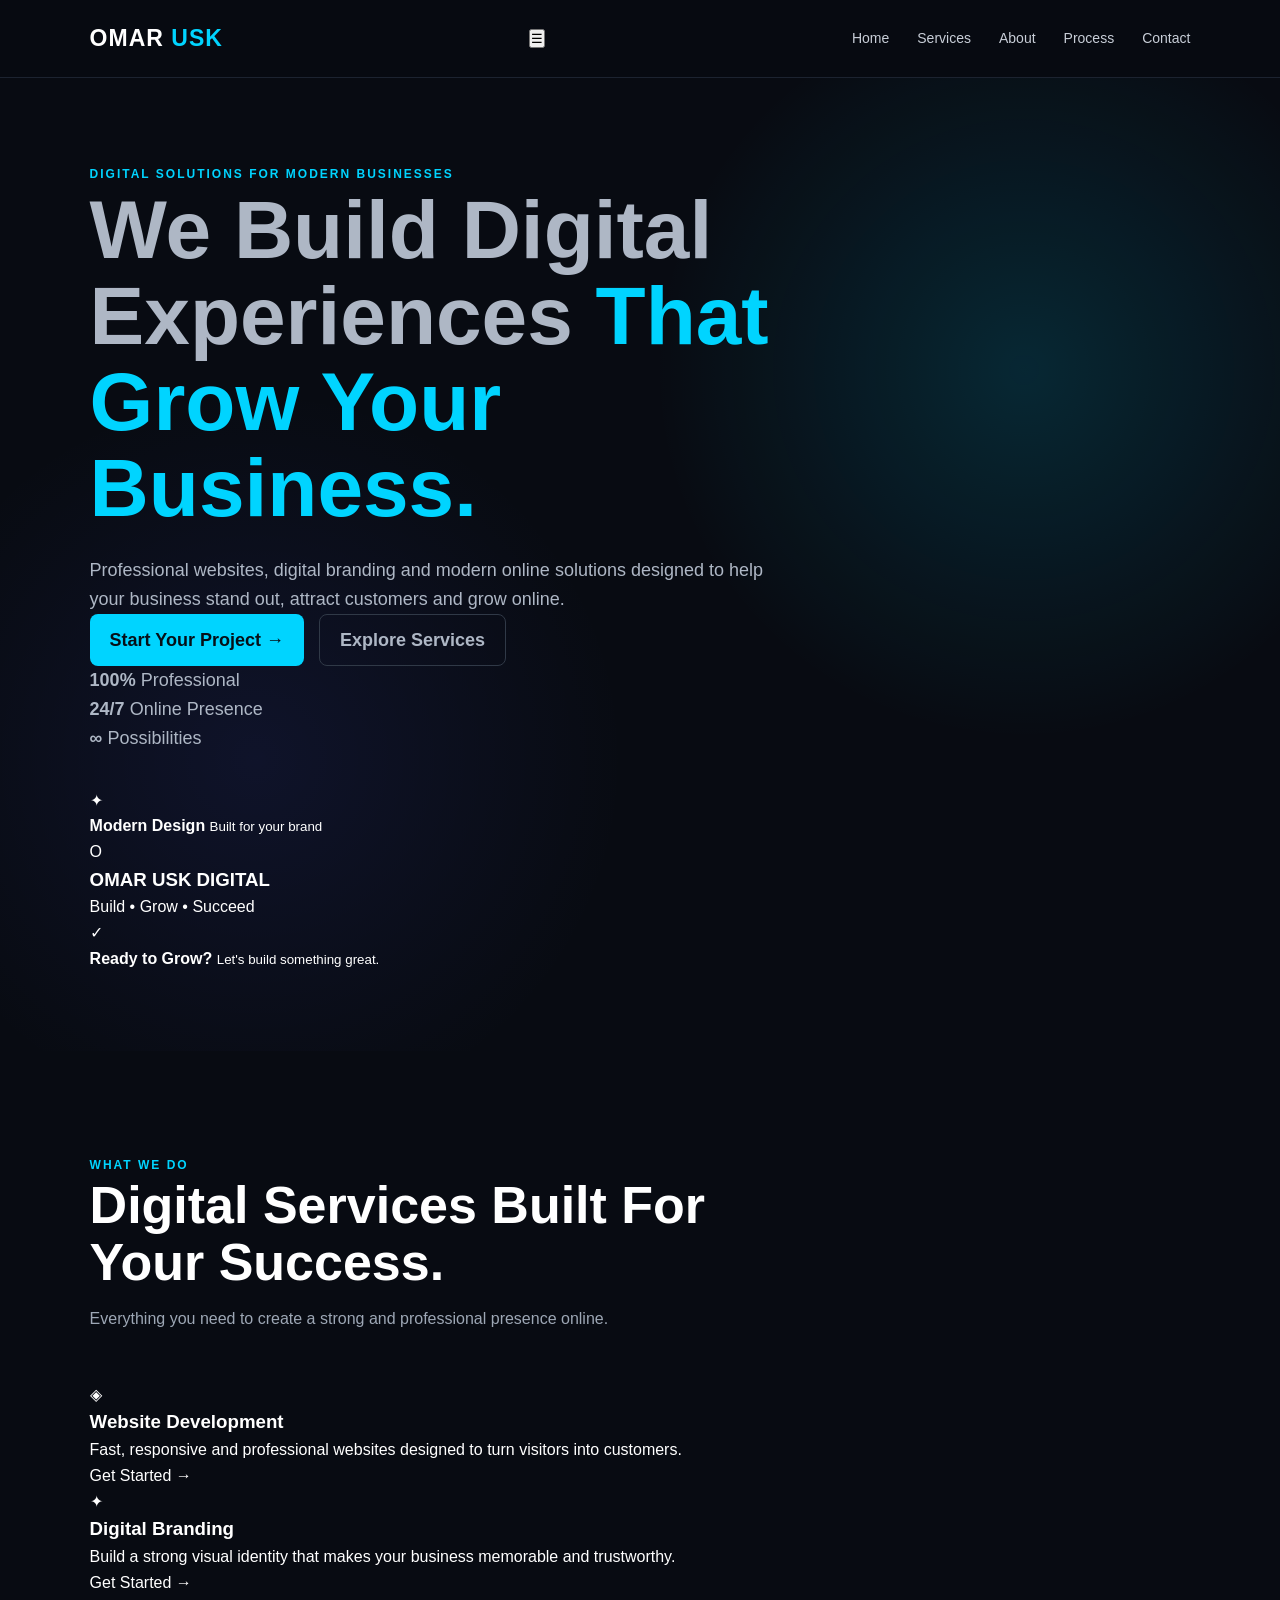
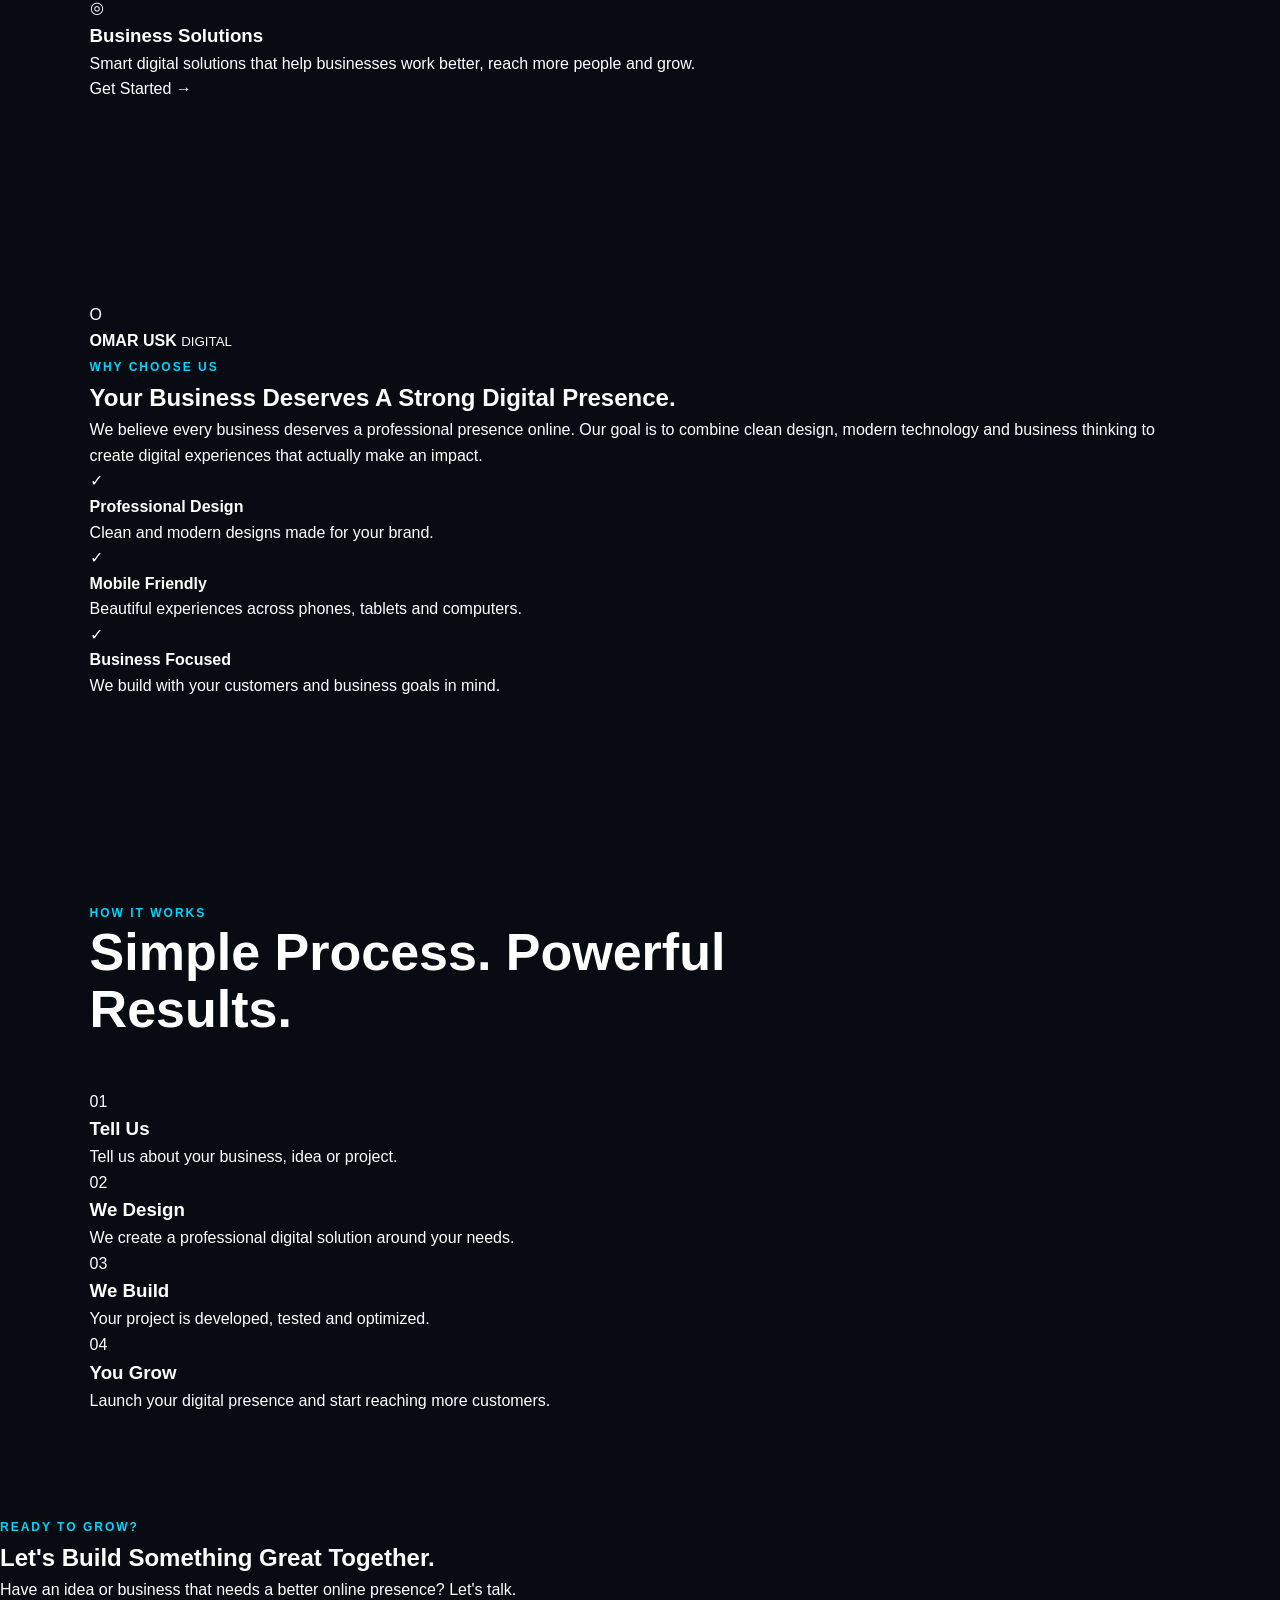
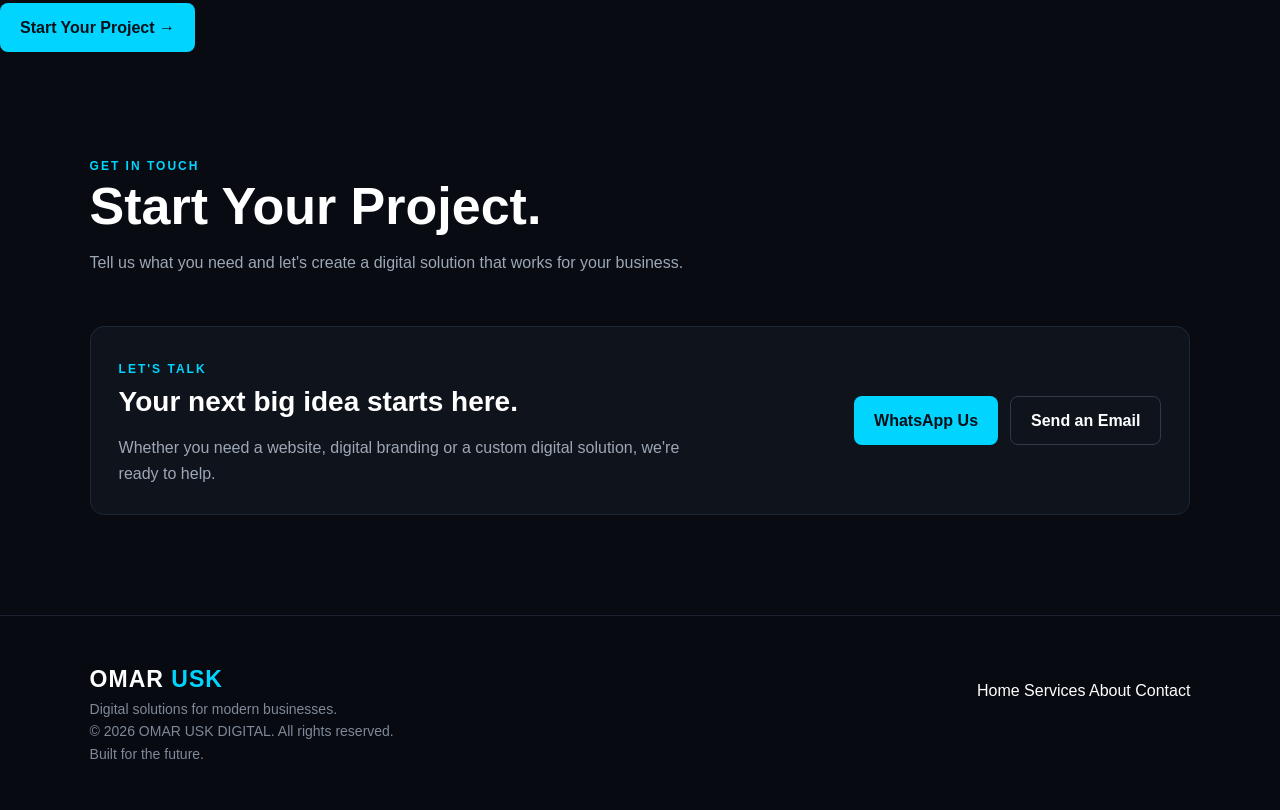
==== commit f8d2cd56: "Add WhatsApp contact link" ====
--- a/index.html
+++ b/index.html
@@ -391,7 +391,7 @@
 
                     <div class="contact-actions">
 
-                        <a href="https://wa.me/" class="primary-button">
+                        <a href="https://wa.me/2348100300051?text=Hello%20OMAR%20USK%20DIGITAL,%20I%20would%20like%20to%20discuss%20a%20project%20with%20you." class="primary-button">
                             WhatsApp Us
                         </a>
 
--- a/style.css
+++ b/style.css
@@ -354,3 +354,36 @@
     padding: 35px 25px;
   }
 }
+
+/* ================= SCROLL ANIMATIONS ================= */
+
+.service-card,
+.process-card,
+.about-visual,
+.about-content,
+.section-heading,
+.cta-box,
+.contact-box {
+    animation: fadeUp 0.8s ease both;
+}
+
+@keyframes fadeUp {
+    from {
+        opacity: 0;
+        transform: translateY(25px);
+    }
+    to {
+        opacity: 1;
+        transform: translateY(0);
+    }
+}
+
+@media (prefers-reduced-motion: reduce) {
+    *,
+    *::before,
+    *::after {
+        animation-duration: 0.01ms !important;
+        animation-iteration-count: 1 !important;
+        scroll-behavior: auto !important;
+    }
+}
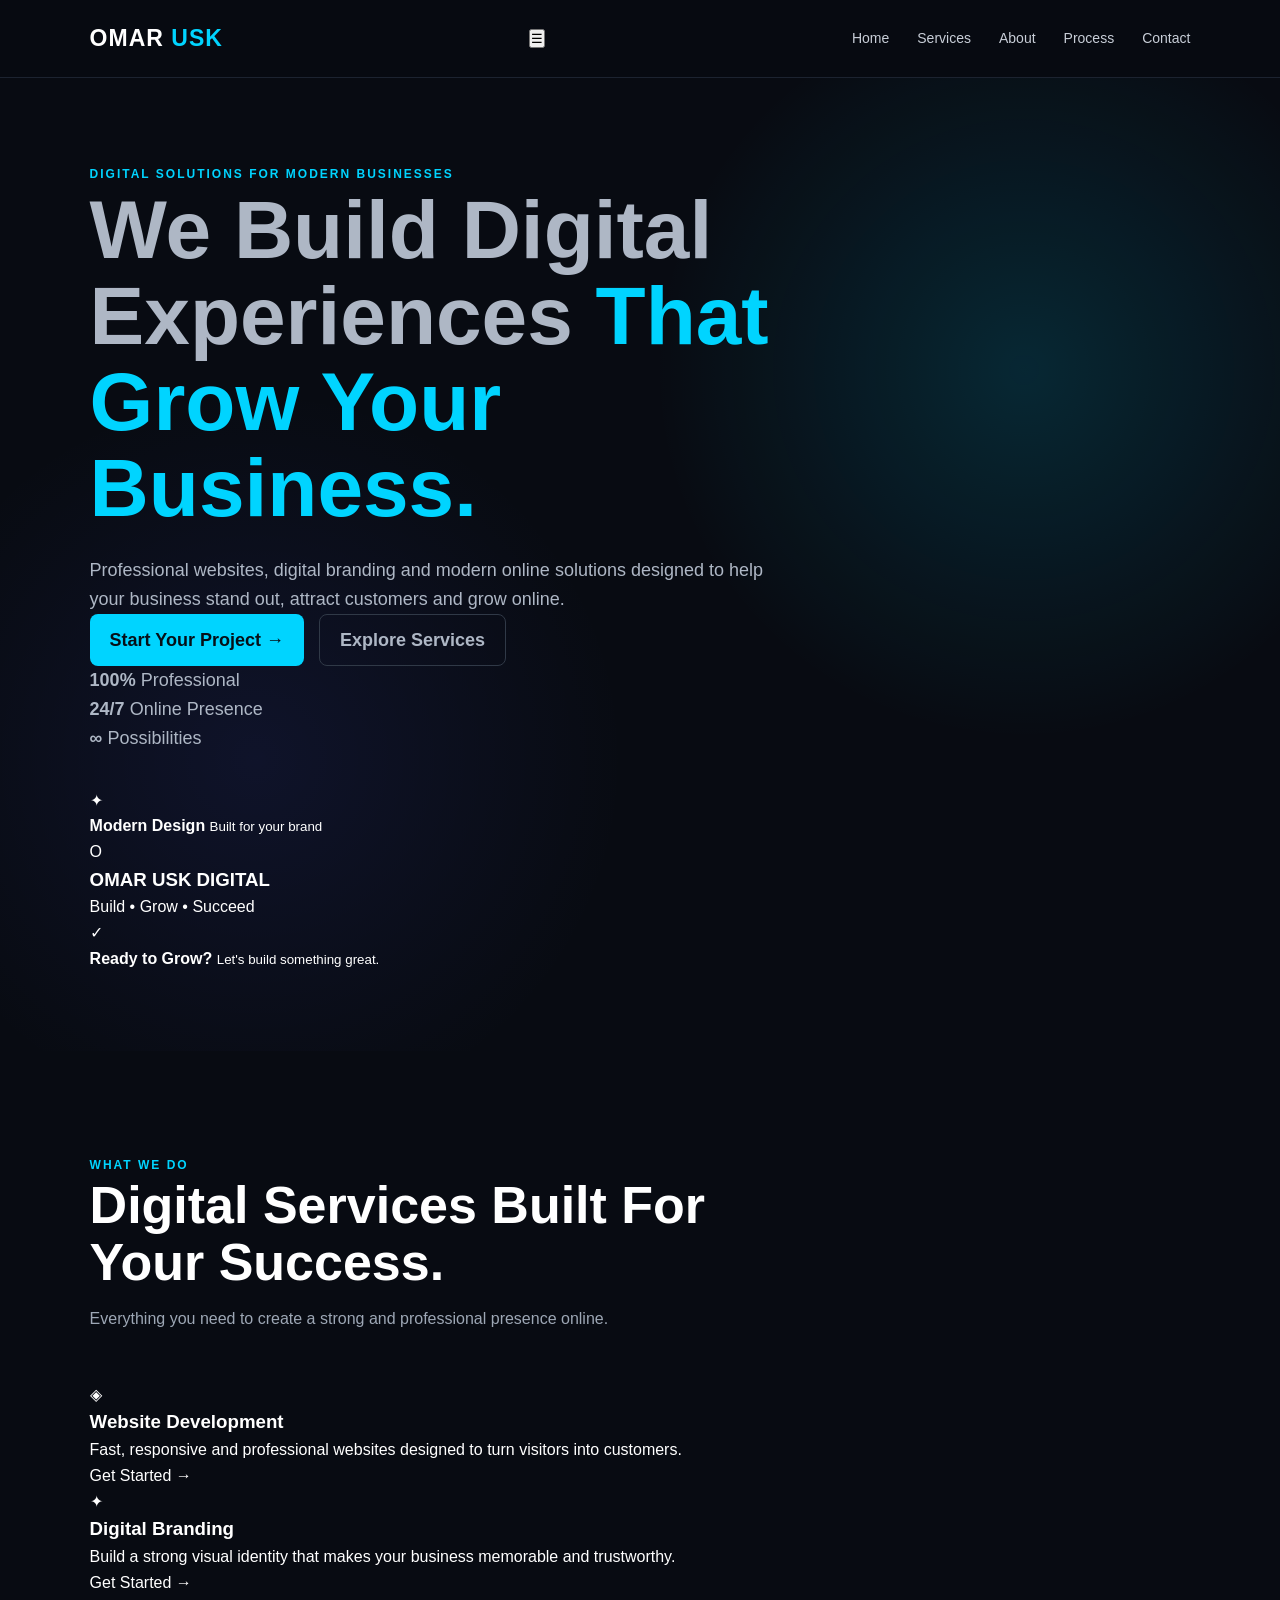
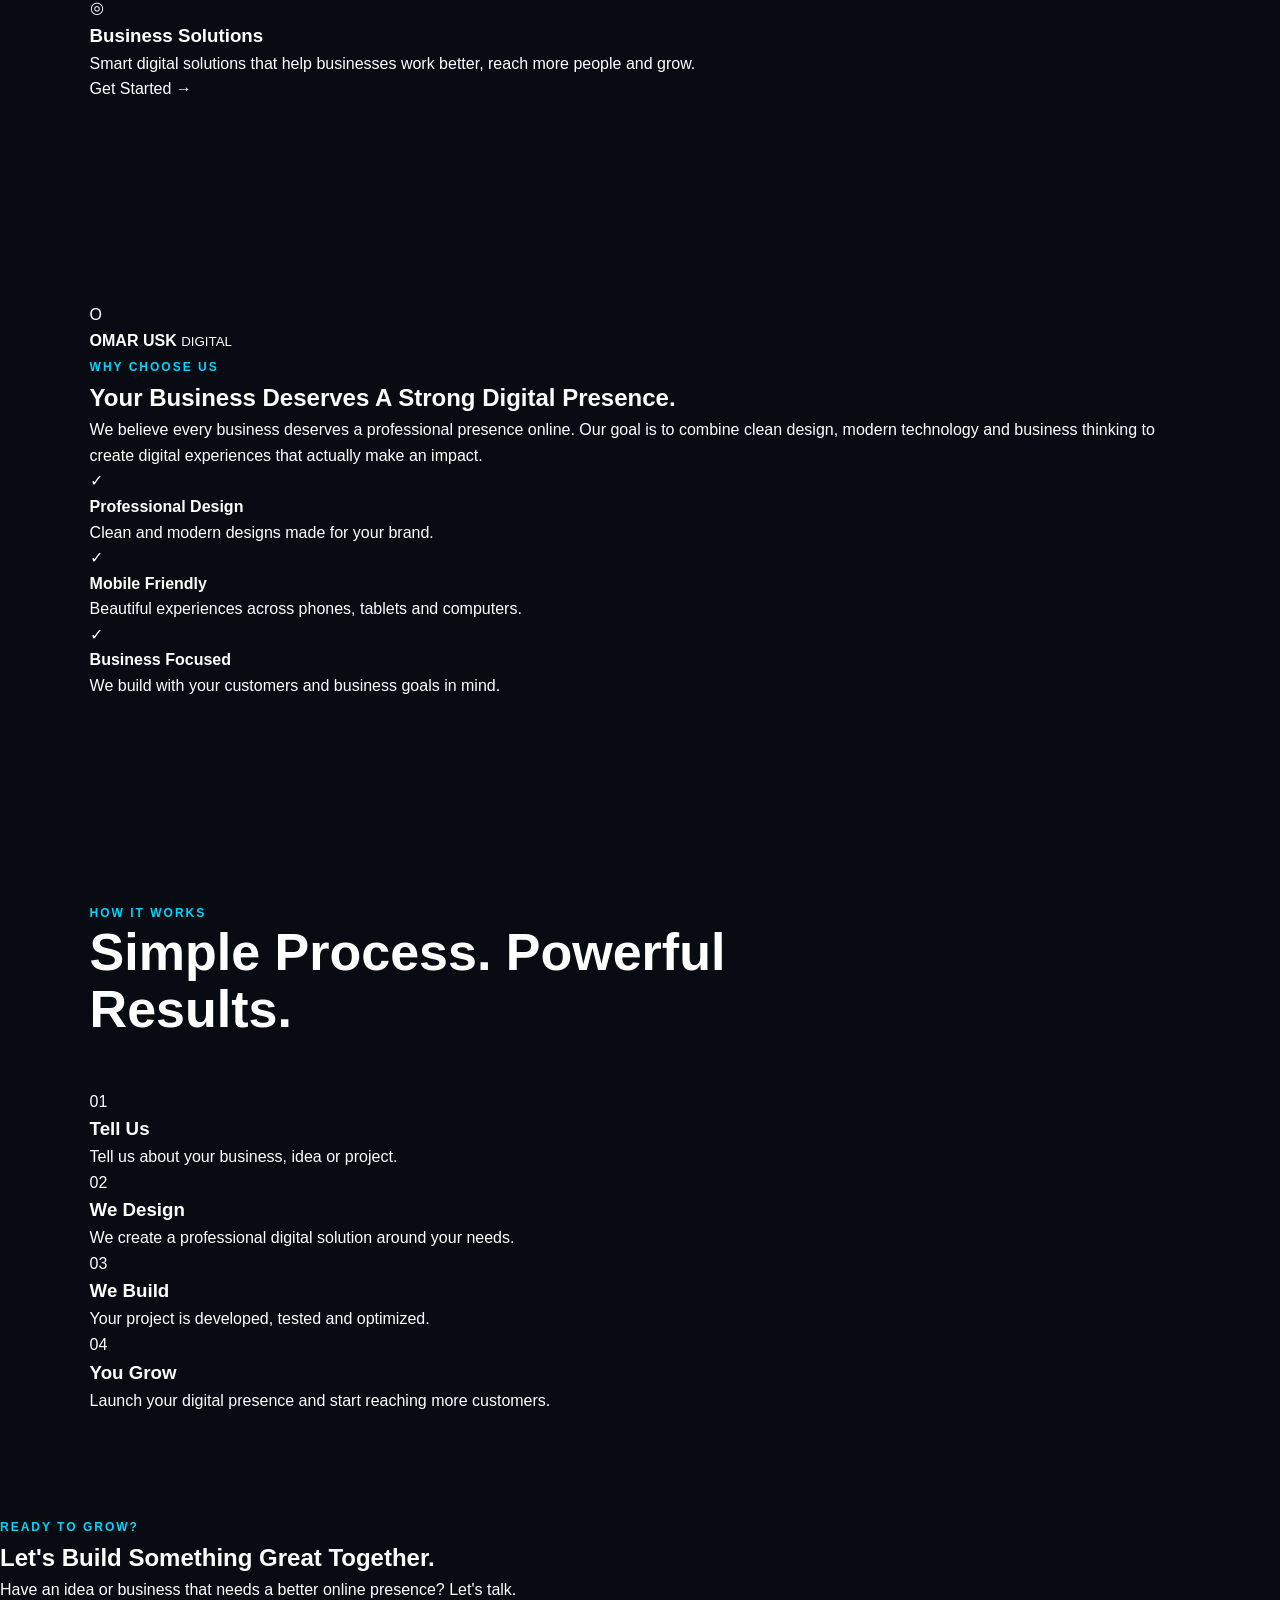
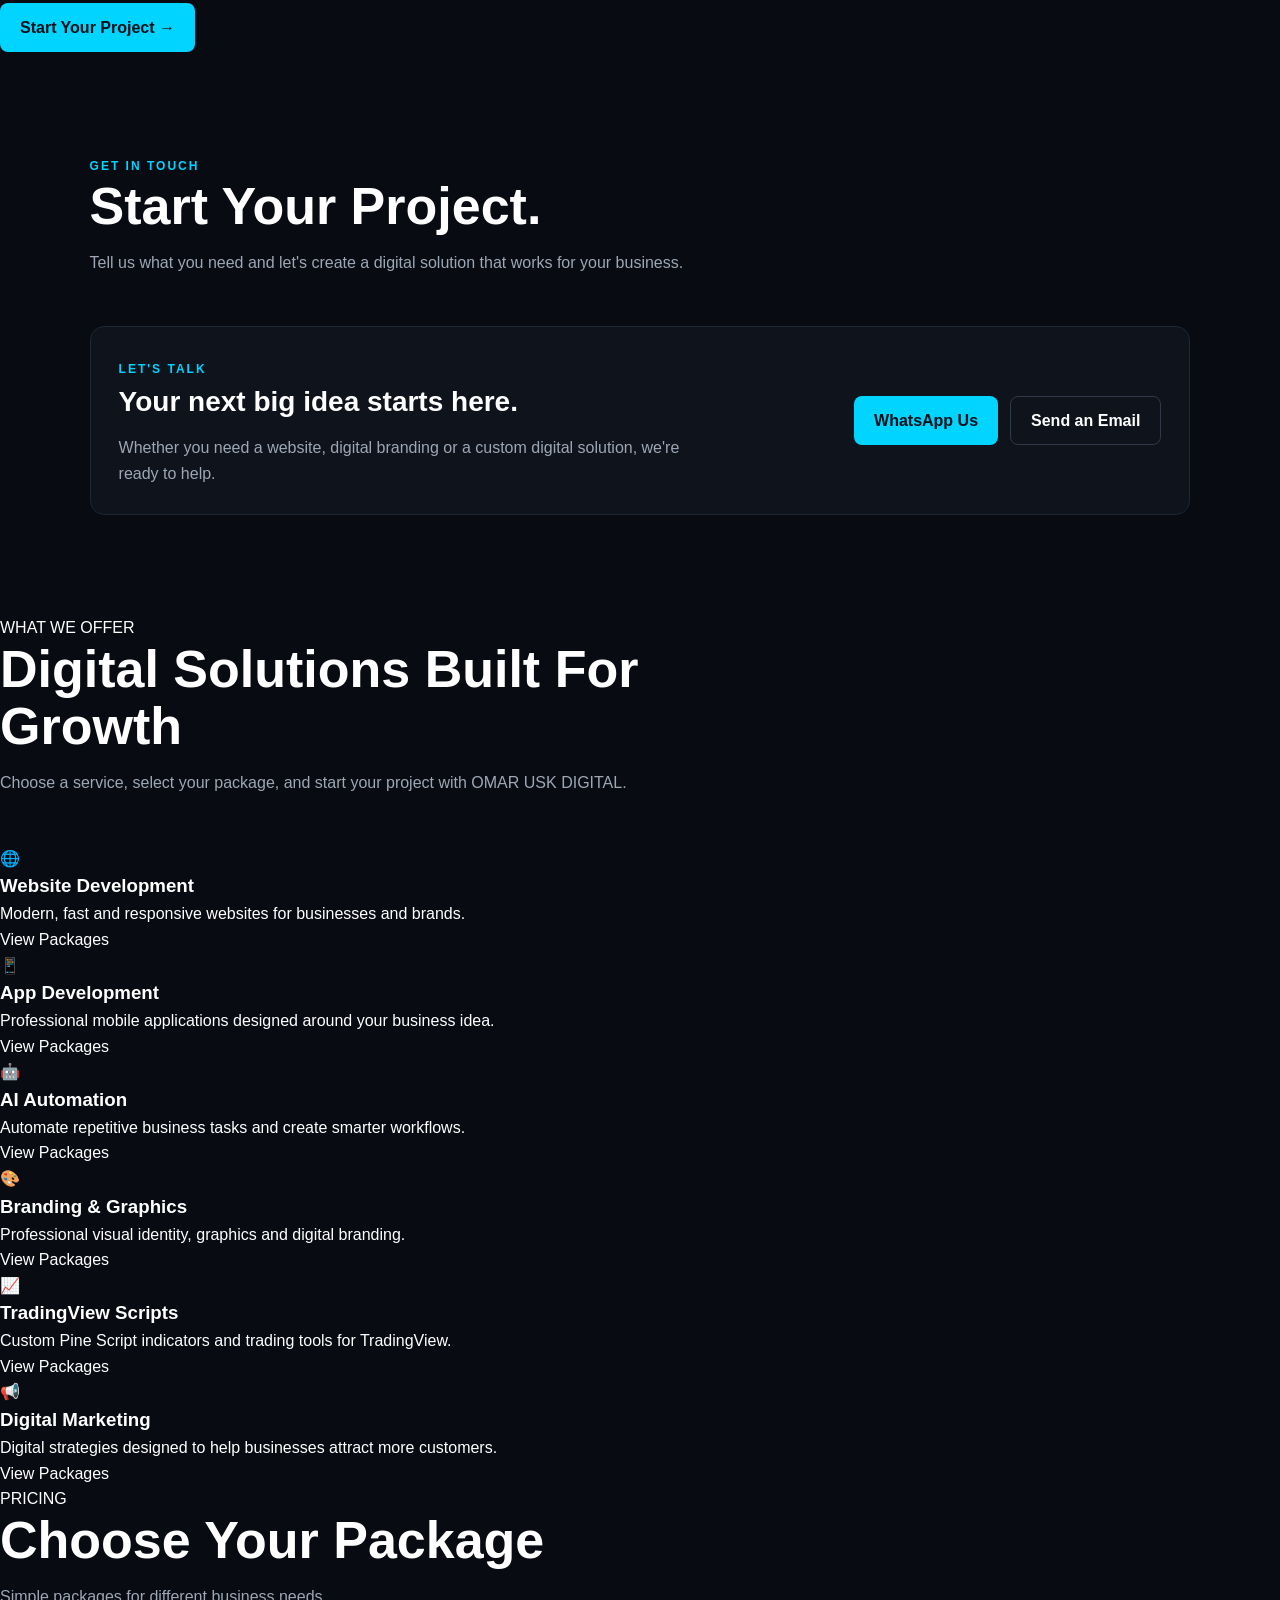
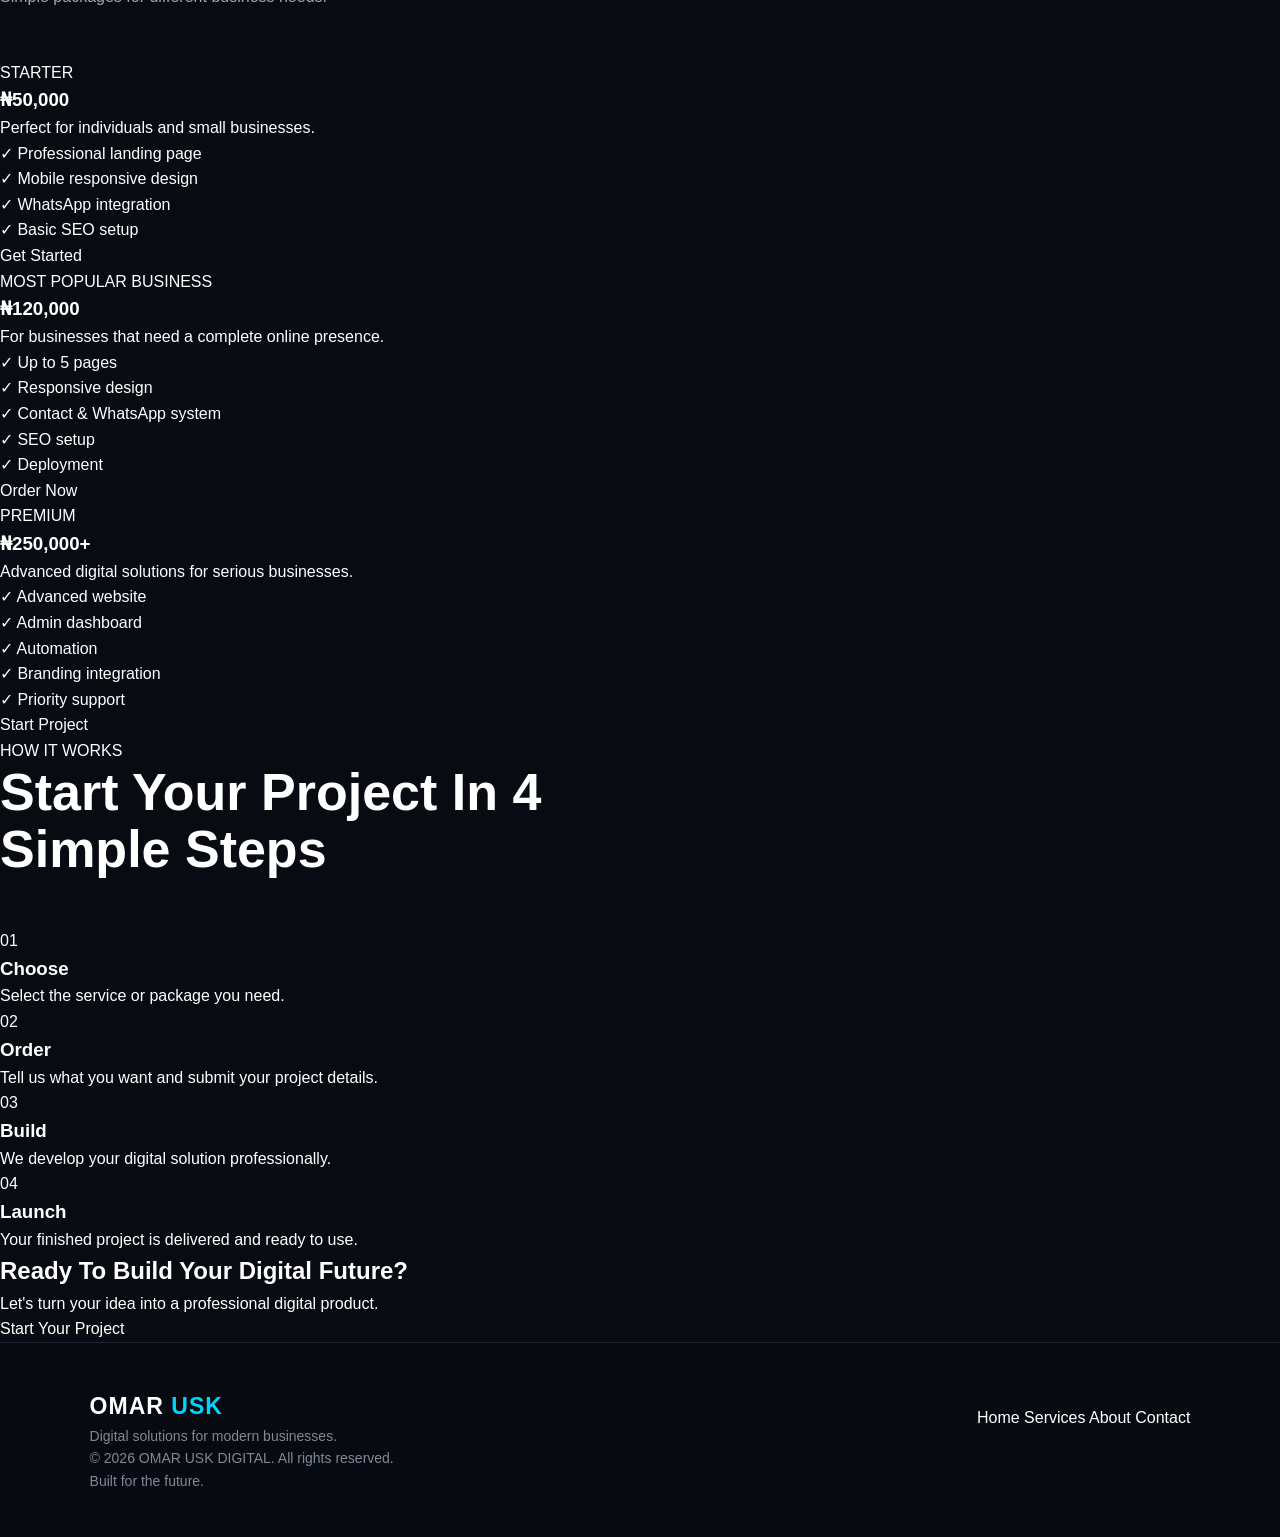
==== commit d240761a: "Add services and pricing sections" ====
--- a/index.html
+++ b/index.html
@@ -407,7 +407,170 @@
 
         </section>
 
-    </main>
+
+<!-- OMAR USK DIGITAL - SERVICES & PACKAGES -->
+<section id="services" class="services-section">
+  <div class="container">
+
+    <div class="section-heading">
+      <span class="section-label">WHAT WE OFFER</span>
+      <h2>Digital Solutions Built For Growth</h2>
+      <p>Choose a service, select your package, and start your project with OMAR USK DIGITAL.</p>
+    </div>
+
+    <div class="services-grid">
+
+      <div class="service-card">
+        <div class="service-icon">🌐</div>
+        <h3>Website Development</h3>
+        <p>Modern, fast and responsive websites for businesses and brands.</p>
+        <a href="#packages" class="service-btn">View Packages</a>
+      </div>
+
+      <div class="service-card">
+        <div class="service-icon">📱</div>
+        <h3>App Development</h3>
+        <p>Professional mobile applications designed around your business idea.</p>
+        <a href="#packages" class="service-btn">View Packages</a>
+      </div>
+
+      <div class="service-card">
+        <div class="service-icon">🤖</div>
+        <h3>AI Automation</h3>
+        <p>Automate repetitive business tasks and create smarter workflows.</p>
+        <a href="#packages" class="service-btn">View Packages</a>
+      </div>
+
+      <div class="service-card">
+        <div class="service-icon">🎨</div>
+        <h3>Branding & Graphics</h3>
+        <p>Professional visual identity, graphics and digital branding.</p>
+        <a href="#packages" class="service-btn">View Packages</a>
+      </div>
+
+      <div class="service-card">
+        <div class="service-icon">📈</div>
+        <h3>TradingView Scripts</h3>
+        <p>Custom Pine Script indicators and trading tools for TradingView.</p>
+        <a href="#packages" class="service-btn">View Packages</a>
+      </div>
+
+      <div class="service-card">
+        <div class="service-icon">📢</div>
+        <h3>Digital Marketing</h3>
+        <p>Digital strategies designed to help businesses attract more customers.</p>
+        <a href="#packages" class="service-btn">View Packages</a>
+      </div>
+
+    </div>
+  </div>
+</section>
+
+<section id="packages" class="packages-section">
+  <div class="container">
+
+    <div class="section-heading">
+      <span class="section-label">PRICING</span>
+      <h2>Choose Your Package</h2>
+      <p>Simple packages for different business needs.</p>
+    </div>
+
+    <div class="packages-grid">
+
+      <div class="package-card">
+        <span class="package-name">STARTER</span>
+        <h3>₦50,000</h3>
+        <p>Perfect for individuals and small businesses.</p>
+        <ul>
+          <li>✓ Professional landing page</li>
+          <li>✓ Mobile responsive design</li>
+          <li>✓ WhatsApp integration</li>
+          <li>✓ Basic SEO setup</li>
+        </ul>
+        <a href="https://wa.me/2340000000000?text=Hello%20OMAR%20USK%20DIGITAL%2C%20I%20want%20the%20Starter%20package."
+           class="package-btn">Get Started</a>
+      </div>
+
+      <div class="package-card featured-package">
+        <span class="popular-badge">MOST POPULAR</span>
+        <span class="package-name">BUSINESS</span>
+        <h3>₦120,000</h3>
+        <p>For businesses that need a complete online presence.</p>
+        <ul>
+          <li>✓ Up to 5 pages</li>
+          <li>✓ Responsive design</li>
+          <li>✓ Contact & WhatsApp system</li>
+          <li>✓ SEO setup</li>
+          <li>✓ Deployment</li>
+        </ul>
+        <a href="https://wa.me/2340000000000?text=Hello%20OMAR%20USK%20DIGITAL%2C%20I%20want%20the%20Business%20package."
+           class="package-btn">Order Now</a>
+      </div>
+
+      <div class="package-card">
+        <span class="package-name">PREMIUM</span>
+        <h3>₦250,000+</h3>
+        <p>Advanced digital solutions for serious businesses.</p>
+        <ul>
+          <li>✓ Advanced website</li>
+          <li>✓ Admin dashboard</li>
+          <li>✓ Automation</li>
+          <li>✓ Branding integration</li>
+          <li>✓ Priority support</li>
+        </ul>
+        <a href="https://wa.me/2340000000000?text=Hello%20OMAR%20USK%20DIGITAL%2C%20I%20want%20the%20Premium%20package."
+           class="package-btn">Start Project</a>
+      </div>
+
+    </div>
+  </div>
+</section>
+
+<section class="process-section">
+  <div class="container">
+    <div class="section-heading">
+      <span class="section-label">HOW IT WORKS</span>
+      <h2>Start Your Project In 4 Simple Steps</h2>
+    </div>
+
+    <div class="process-grid">
+      <div class="process-card">
+        <span>01</span>
+        <h3>Choose</h3>
+        <p>Select the service or package you need.</p>
+      </div>
+
+      <div class="process-card">
+        <span>02</span>
+        <h3>Order</h3>
+        <p>Tell us what you want and submit your project details.</p>
+      </div>
+
+      <div class="process-card">
+        <span>03</span>
+        <h3>Build</h3>
+        <p>We develop your digital solution professionally.</p>
+      </div>
+
+      <div class="process-card">
+        <span>04</span>
+        <h3>Launch</h3>
+        <p>Your finished project is delivered and ready to use.</p>
+      </div>
+    </div>
+  </div>
+</section>
+
+<section class="final-cta">
+  <div class="container">
+    <h2>Ready To Build Your Digital Future?</h2>
+    <p>Let's turn your idea into a professional digital product.</p>
+    <a href="#packages" class="cta-btn">Start Your Project</a>
+  </div>
+</section>
+<!-- END OMAR USK DIGITAL - SERVICES & PACKAGES -->
+
+</main>
 
 
     <!-- FOOTER -->
